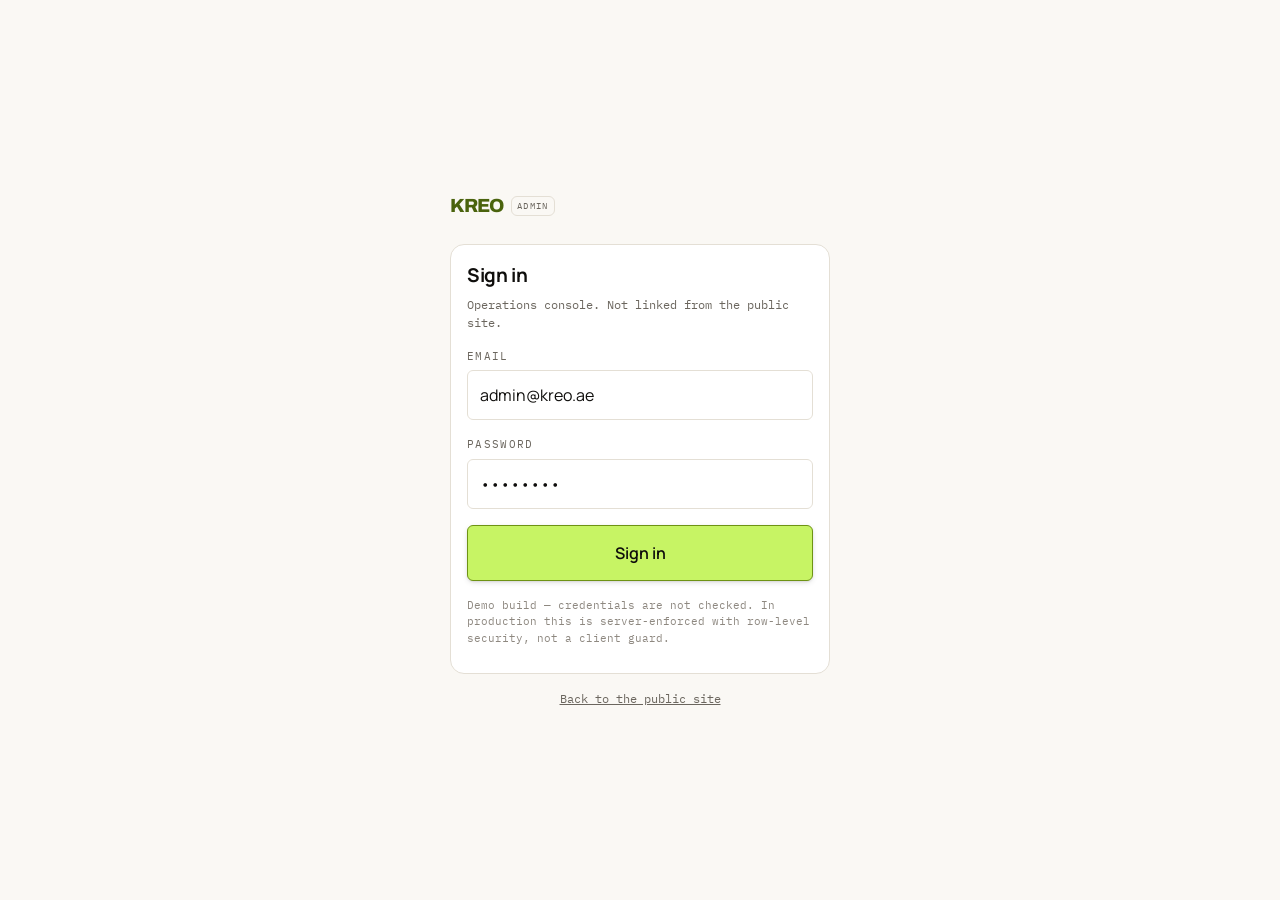
==== admin.html @ 8797568d "Add files via upload" ====
<!DOCTYPE html>
<html lang="en">
<head>
<meta charset="utf-8">
<meta name="viewport" content="width=device-width,initial-scale=1">
<title>KREO Admin</title>
<meta name="robots" content="noindex, nofollow">
<meta name="theme-color" content="#FAF8F4">
<link rel="preconnect" href="https://fonts.googleapis.com">
<link rel="preconnect" href="https://fonts.gstatic.com" crossorigin>
<link href="https://fonts.googleapis.com/css2?family=Archivo:wght@400;500;600;700;800;900&family=Manrope:wght@400;500;600;700;800&family=Inter:wght@400;500;600;700;800&family=IBM+Plex+Mono:wght@400;500&display=swap" rel="stylesheet">
<style>

/* ============================================================
   QUEST — tokens
   Palette + type taken from the brief's colour scheme board.
   Orange is a signal colour: graphics and large type only.
   ============================================================ */
:root{
  --ink:#0F0E0C; --ink-2:#2A2723; --paper:#FAF8F4; --surface:#FFF;
  --line:#E4DFD5; --grey:#6B665E; --grey-2:#8E8880;
  /* Signal lime. Luminance .78 — it is a FILL, never text on light.
     --on-brand is the label colour that sits on a lime fill;
     --brand-ink is the readable-as-text role. Both are roles,
     not shades, so dark mode can invert them independently. */
  --brand:#C7F464;      /* fill · ink label reads 15.21 on it */
  --on-brand:#0F0E0C;   /* label colour ON a brand fill */
  --brand-ink:#4A630D;  /* 6.42 on paper — lime as readable text */
  --brand-soft:#F4FBDE; --brand-edge:#6E9314; --live:#C0180A; --good:#0E7A4F;
  /* Hero sits on lime in both themes, so its text colours are fixed
     rather than theme-derived — cream ink on lime would vanish. */
  --hero-ink:#14401F; --hero-accent:#0A2A12; --hero-btn:#14401F;
  --close-end:#D9F58C; --close-sub:#3F5F45;
  --trail-c:#6E9314;

  --f-display:'Heading Now','Archivo',system-ui,sans-serif;
  --f:'TT Norms Pro','Manrope','Inter',system-ui,-apple-system,sans-serif;
  --m:'IBM Plex Mono',ui-monospace,monospace;

  --t-2xs:11px; --t-xs:12px; --t-sm:14px; --t-base:16px;
  --t-lg:19px; --t-xl:23px; --t-2xl:30px; --t-3xl:42px; --t-4xl:56px;

  --s1:4px; --s2:8px; --s3:12px; --s4:16px; --s5:24px;
  --s6:32px; --s7:48px; --s8:64px;

  --r1:6px; --r2:14px; --r3:20px; --pill:999px;
  --sh:0 1px 2px rgba(15,14,12,.05),0 10px 30px -18px rgba(15,14,12,.25);
  /* Button lift. Four values, scaled to weight: a quiet button that
     casts the same shadow as a primary is no longer quiet. */
  --btn-sh:0 1px 2px rgba(15,14,12,.08),0 2px 6px -1px rgba(15,14,12,.14);
  --btn-sh-h:0 2px 4px rgba(15,14,12,.10),0 8px 18px -4px rgba(15,14,12,.22);
  --btn-sh-a:0 1px 1px rgba(15,14,12,.14);
  --btn-sh-soft:0 1px 2px rgba(15,14,12,.06);
  --scrim:rgba(250,248,244,.88);   /* sticky bars */
  --scrim-2:rgba(255,255,255,.94);
  --on-media:#FAF8F4;              /* text over photos — never flips */
  --ok-bg:#F2FAF6;
  --ez:cubic-bezier(.2,.7,.3,1);
}

/* Dark. ink/paper are a *pair* — flipping both keeps every
   ink-on-paper component correct without touching a component.
   brand-ink lightens: it is the readable-brand role, not a hue. */
[data-theme=dark]{
  --ink:#F4F1EB; --ink-2:#DCD6CB; --paper:#0D0C0B; --surface:#171614;
  --line:#2E2B26; --grey:#9C968C; --grey-2:#8E887C;
  --trail-c:#C7F464;
  --close-end:#AFDD5C; --close-sub:#2F4A18;
  --brand:#C7F464; --on-brand:#0F0E0C; --brand-ink:#C7F464;
  --brand-soft:#242D12; --brand-edge:#C7F464;
  --live:#FF4B33; --good:#3FBF87;
  --sh:0 1px 2px rgba(0,0,0,.4),0 10px 30px -18px rgba(0,0,0,.8);
  /* On near-black a cast shadow is invisible, so depth comes from a
     rim highlight above plus a deeper shadow below. */
  --btn-sh:0 1px 0 rgba(255,255,255,.08) inset,0 2px 8px -2px rgba(0,0,0,.75);
  --btn-sh-h:0 1px 0 rgba(255,255,255,.12) inset,0 10px 22px -6px rgba(0,0,0,.9);
  --btn-sh-a:0 1px 2px rgba(0,0,0,.6);
  --btn-sh-soft:0 1px 4px -1px rgba(0,0,0,.6);
  --scrim:rgba(13,12,11,.85); --scrim-2:rgba(23,22,20,.94);
  --ok-bg:#12241B;
}
[data-theme=dark] .story__img,[data-theme=dark] .face{border-color:var(--surface)}
[data-theme=dark] .btn[data-v=primary]:hover{background:#D6FA84;box-shadow:var(--btn-sh-h)}
[data-theme=dark] img{filter:brightness(.94)}
[data-theme=dark] .qr,[data-theme=dark] .qr i{filter:none}

*,*::before,*::after{box-sizing:border-box}
html{-webkit-text-size-adjust:100%;overflow-x:hidden}
body{
  margin:0;background:var(--paper);color:var(--ink);
  font-family:var(--f);font-size:var(--t-base);line-height:1.5;
  -webkit-font-smoothing:antialiased;
  padding-bottom:env(safe-area-inset-bottom);
}
img{display:block;max-width:100%}
button{font:inherit;color:inherit;background:none;border:0}
a{color:inherit;text-decoration:none}
input,select,textarea{font:inherit;color:inherit}
:where(a,button,input,select,textarea,[tabindex]):focus-visible{
  outline:2px solid var(--brand-ink);outline-offset:2px;border-radius:var(--r1)}
@media(prefers-reduced-motion:reduce){*,*::before,*::after{animation:none!important;transition:none!important}}

/* --- type ---------------------------------------------------- */
.d1{font-size:var(--t-4xl);font-weight:800;line-height:.92;letter-spacing:-.045em;margin:0}
.d2{font-size:var(--t-3xl);font-weight:800;line-height:.96;letter-spacing:-.04em;margin:0}
.h1{font-size:var(--t-2xl);font-weight:800;line-height:1.05;letter-spacing:-.035em;margin:0}
.h2{font-size:var(--t-xl);font-weight:700;line-height:1.15;letter-spacing:-.03em;margin:0}
.h3{font-size:var(--t-lg);font-weight:700;line-height:1.2;letter-spacing:-.02em;margin:0}
.body{font-size:var(--t-base);color:var(--grey);margin:0}
.meta{font-family:var(--m);font-size:var(--t-xs);color:var(--grey);margin:0}
.eyebrow{font-family:var(--m);font-size:var(--t-2xs);text-transform:uppercase;
  letter-spacing:.14em;color:var(--grey);margin:0}
.price{font-family:var(--m);font-size:var(--t-sm);font-weight:500;color:var(--brand-ink)}
.price[data-free=true]{color:var(--grey)}
.muted{color:var(--grey)}

/* --- buttons -------------------------------------------------- */
.btn{display:inline-flex;align-items:center;justify-content:center;gap:var(--s2);
  padding:11px var(--s4);border:1px solid transparent;border-radius:var(--r1);
  font-size:var(--t-sm);font-weight:600;cursor:pointer;
  transition:transform .12s var(--ez),background-color .15s var(--ez),
             color .15s var(--ez),box-shadow .15s var(--ez)}
/* Pressing flattens the shadow as the button travels down. Without
   it the lift reads as a sticker rather than a control. */
.btn:active{transform:translateY(1px) scale(.99);box-shadow:var(--btn-sh-a)}
/* Lime on cream has no visible edge (1.20:1). The border supplies
   the component boundary WCAG 1.4.11 requires; dark mode does not
   need it, where lime reads 15.40:1 against the page. */
.btn[data-v=primary]{background:var(--brand);color:var(--on-brand);
  border-color:var(--brand-edge);box-shadow:var(--btn-sh)}
.btn[data-v=primary]:hover{background:#B4E24A;box-shadow:var(--btn-sh-h)}
.btn[data-v=ink]{background:var(--ink);color:var(--paper);box-shadow:var(--btn-sh)}
.btn[data-v=ink]:hover{background:var(--ink-2);box-shadow:var(--btn-sh-h)}
.btn[data-v=outline]{border-color:var(--ink);box-shadow:var(--btn-sh-soft)}
.btn[data-v=outline]:hover{background:var(--ink);color:var(--paper);box-shadow:var(--btn-sh-h)}
/* quiet stays flat until touched — that is what makes it quiet */
.btn[data-v=quiet]{color:var(--grey)}
.btn[data-v=quiet]:hover{color:var(--ink);background:var(--brand-soft);box-shadow:var(--btn-sh-soft)}
.btn[data-size=lg]{padding:15px var(--s5);font-size:var(--t-base);width:100%}
.btn[disabled]{opacity:.4;cursor:not-allowed;box-shadow:none}
.btn[disabled]:hover{box-shadow:none}
.btn-row{display:flex;gap:var(--s2);flex-wrap:wrap}

/* --- chips / tags --------------------------------------------- */
.chip{display:inline-flex;align-items:center;gap:6px;padding:7px var(--s3);min-height:44px;
  border:1px solid var(--line);border-radius:var(--pill);background:var(--surface);
  font-family:var(--m);font-size:var(--t-xs);cursor:pointer;white-space:nowrap;
  transition:background-color .15s var(--ez),border-color .15s var(--ez)}
.chip:hover{border-color:var(--ink)}
.chip[aria-pressed=true]{background:var(--brand);border-color:var(--brand-edge);color:var(--on-brand)}
.tag{display:inline-block;padding:3px 7px;font-family:var(--m);font-size:var(--t-2xs);
  text-transform:uppercase;letter-spacing:.1em;border:1px solid var(--ink);border-radius:var(--r1)}
.tag[data-t=ink]{background:var(--ink);color:var(--paper)}
.tag[data-t=brand]{background:var(--brand);color:var(--on-brand);border-color:var(--brand-edge)}
.tag[data-t=soft]{background:var(--brand-soft);color:var(--brand-ink);border-color:transparent}
.tag[data-t=line]{background:transparent;color:var(--grey);border-color:var(--line)}

.live{display:inline-flex;align-items:center;gap:6px;font-family:var(--m);
  font-size:var(--t-2xs);text-transform:uppercase;letter-spacing:.12em;color:var(--live)}
.live::before{content:'';width:7px;height:7px;border-radius:50%;background:var(--live);
  animation:pulse 1.8s infinite}
@keyframes pulse{0%{box-shadow:0 0 0 0 rgba(224,27,0,.5)}
  70%{box-shadow:0 0 0 7px rgba(224,27,0,0)}100%{box-shadow:0 0 0 0 rgba(224,27,0,0)}}

/* --- avatar / mark -------------------------------------------- */
.mark{display:grid;place-items:center;flex:none;width:28px;height:28px;border-radius:var(--r1);
  background:var(--ink);color:var(--paper);font-family:var(--m);font-size:var(--t-2xs)}
.mark[data-size=lg]{width:52px;height:52px;font-size:var(--t-sm);border-radius:var(--r2)}

/* --- social proof --------------------------------------------- */
.going{display:flex;align-items:center;gap:var(--s2)}
.going__stack{display:flex}
.face{width:24px;height:24px;border-radius:50%;flex:none;border:2px solid var(--surface);
  display:grid;place-items:center;background:var(--ink-2);color:var(--paper);
  font-family:var(--m);font-size:9px}
.face+.face{margin-left:-8px}
.going__n{font-family:var(--m);font-size:var(--t-xs);color:var(--grey)}
.going__n b{color:var(--ink);font-weight:600}

/* --- save ------------------------------------------------------ */
.save{position:absolute;top:var(--s3);right:var(--s3);z-index:2;width:44px;height:44px;
  display:grid;place-items:center;cursor:pointer;background:none;
  transition:transform .18s var(--ez)}
.save:hover svg{transform:scale(1.12)}
.save:active{transform:scale(.86)}

/* SVG rather than the heart glyphs: outline and filled hearts sit
   on different baselines in most system fonts, so the icon jumped
   on toggle. One path, fill swaps. */
.save svg{width:23px;height:23px;display:block;overflow:visible}
.save svg{filter:drop-shadow(0 1px 2px rgba(15,14,12,.55))
                 drop-shadow(0 0 6px rgba(15,14,12,.45));
  transition:transform .18s var(--ez)}
.save svg path{
  fill:rgba(15,14,12,.28);stroke:#fff;stroke-width:2;stroke-linejoin:round;
  transition:fill .2s var(--ez),stroke .2s var(--ez)}
.save[aria-pressed=true] svg path{fill:var(--brand);stroke:#fff}

/* The fill pops once on save. Confirmation you can feel. */
@keyframes savepop{
  0%{transform:scale(1)} 40%{transform:scale(1.28)} 100%{transform:scale(1)}
}
.save[aria-pressed=true] svg{animation:savepop .32s var(--ez)}
@media(prefers-reduced-motion:reduce){.save[aria-pressed=true] svg{animation:none}}

/* --- category tiles: label + live count (counts are information,
       circles were decoration) --------------------------------- */
.cat{display:flex;align-items:center;gap:var(--s3);flex:none;
  padding:var(--s3);width:186px;background:var(--surface);
  border:1px solid var(--line);border-radius:var(--r2);cursor:pointer;text-align:left;
  transition:border-color .15s var(--ez),transform .15s var(--ez)}
.cat:hover{border-color:var(--ink);transform:translateY(-2px)}
.cat__i{width:40px;height:40px;border-radius:var(--r1);object-fit:cover;flex:none}
.cat__l{font-weight:600;font-size:var(--t-sm);line-height:1.2}
.cat__n{font-family:var(--m);font-size:var(--t-2xs);color:var(--grey)}
.cat[aria-pressed=true]{border-color:var(--brand-edge);background:var(--brand-soft)}
.cat[aria-pressed=true] .cat__n{color:var(--brand-ink)}
.cat-grid{display:grid;gap:var(--s3);grid-template-columns:repeat(auto-fill,minmax(186px,1fr))}
.cat-grid .cat{width:auto}

/* --- follow card (Luma's "Featured Calendars") ---------------- */
.follow{display:flex;align-items:center;gap:var(--s3);padding:var(--s4);
  background:var(--surface);border:1px solid var(--line);border-radius:var(--r2)}
.follow__b{flex:1;min-width:0}
.follow__b p{margin:0}
.follow__d{font-size:var(--t-sm);color:var(--grey);
  display:-webkit-box;-webkit-line-clamp:2;-webkit-box-orient:vertical;overflow:hidden}

/* --- city header --------------------------------------------- */
.city{display:flex;align-items:center;gap:var(--s4);flex-wrap:wrap}
.city__i{width:64px;height:64px;border-radius:var(--r2);object-fit:cover;flex:none}

/* --- date rail  (signature) ------------------------------------ */
.rail{display:grid;grid-template-columns:92px 1fr;gap:var(--s5)}
.rail+.rail{margin-top:var(--s6)}
.rail__d{position:relative;padding-top:2px}
.rail__n{font-size:44px;font-weight:800;line-height:.85;letter-spacing:-.05em}
.rail__m,.rail__w{font-family:var(--m);font-size:var(--t-2xs);text-transform:uppercase;
  letter-spacing:.16em;color:var(--grey);margin-top:5px}
.rail__w{color:var(--brand-ink);margin-top:2px}
.rail__d[data-today=true] .rail__n{color:var(--brand-ink)}
.rail__list{display:grid;gap:var(--s3);border-left:1px solid var(--line);padding-left:var(--s5)}
@media(max-width:720px){
  .rail{grid-template-columns:1fr;gap:var(--s3)}
  .rail__d{display:flex;align-items:baseline;gap:var(--s3)}
  .rail__n{font-size:30px}.rail__m,.rail__w{margin-top:0}
  .rail__list{border-left:0;padding-left:0}
}

/* --- card ------------------------------------------------------ */
.card{position:relative;display:block;background:var(--surface);border:1px solid var(--line);
  border-radius:var(--r2);overflow:hidden;cursor:pointer;
  transition:border-color .15s var(--ez),transform .15s var(--ez),box-shadow .2s var(--ez)}
.card:hover{border-color:var(--ink);transform:translateY(-2px);box-shadow:var(--sh)}
.card:active{transform:scale(.99)}
.card__b{min-width:0}
.card__tags{display:flex;gap:6px;margin-bottom:var(--s2);flex-wrap:wrap;align-items:center}
.card__f{display:flex;align-items:center;gap:var(--s2);margin-top:var(--s3);min-width:0}
.card__f .meta{overflow:hidden;text-overflow:ellipsis;white-space:nowrap;min-width:0}
.card__f .price{flex:none}
.card__t{margin:0 0 var(--s2)}
.card__when{margin:0 0 2px}
.card__where{margin:0;overflow:hidden;text-overflow:ellipsis;white-space:nowrap}
/* status left, price right — price never gets squeezed by a long
   status label, because it is the number people scan for */
.card__s{display:flex;align-items:center;gap:var(--s2);margin-top:var(--s3);min-width:0}
.card__s .price,.card__s .price-gate{margin-left:auto;flex:none}
/* Reads as a deliberate lock, not as a loading state */
.price-gate{display:inline-flex;align-items:center;gap:6px;flex:none;
  font-family:var(--m);font-size:var(--t-xs);color:var(--grey-2)}
.price-gate b{font-weight:600;color:var(--brand-ink);
  text-decoration:underline;text-underline-offset:2px}
.price-gate span[aria-hidden]{letter-spacing:-1px;font-size:9px;opacity:.6}
.card__s .tag,.card__s .live{flex:none}

.card[data-v=row]{display:grid;grid-template-columns:1fr 108px;gap:var(--s4);padding:var(--s4);align-items:start}
.card[data-v=row] .card__img{width:108px;height:108px;border-radius:var(--r1);object-fit:cover}
@media(max-width:560px){
  .card[data-v=row]{grid-template-columns:1fr 84px;gap:var(--s3);padding:var(--s3)}
  .card[data-v=row] .card__img{width:84px;height:84px}
}
.card[data-v=tile] .card__img{width:100%;aspect-ratio:4/3;object-fit:cover}
.card[data-v=tile] .card__b{padding:var(--s4)}
.card[data-v=hero]{border:0;min-height:360px;display:flex;align-items:flex-end}
.card[data-v=hero] .card__img{position:absolute;inset:0;width:100%;height:100%;object-fit:cover}
.card[data-v=hero]::after{content:'';position:absolute;inset:0;
  background:linear-gradient(to top,rgba(15,14,12,.9) 0%,rgba(15,14,12,.35) 48%,transparent 78%)}
.card[data-v=hero] .card__b{position:relative;z-index:1;padding:var(--s5);color:var(--on-media);width:100%}
.card[data-v=hero] .meta,.card[data-v=hero] .going__n{color:rgba(250,248,244,.75)}
.card[data-v=hero] .h1{color:var(--on-media)}
.card[data-v=hero] .going__n b{color:var(--on-media)}
.card[data-v=hero] .face{border-color:rgba(15,14,12,.85);background:#3A352E;color:var(--on-media)}
.card[data-state=soldout] .card__img{filter:grayscale(1);opacity:.55}

/* --- forms ----------------------------------------------------- */
.field{display:grid;gap:6px;margin-bottom:var(--s4)}
.label{font-family:var(--m);font-size:var(--t-2xs);text-transform:uppercase;
  letter-spacing:.12em;color:var(--grey)}
.input{width:100%;padding:12px var(--s3);background:var(--surface);
  border:1px solid var(--line);border-radius:var(--r1);font-size:var(--t-base)}
.input:focus{border-color:var(--ink);outline:none}
.input::placeholder{color:var(--grey-2)}
textarea.input{min-height:96px;resize:vertical}
.hint{font-family:var(--m);font-size:var(--t-2xs);color:var(--grey-2)}
.two{display:grid;grid-template-columns:1fr 1fr;gap:var(--s3)}
@media(max-width:520px){.two{grid-template-columns:1fr}}

.toggle{display:flex;align-items:center;gap:var(--s3);cursor:pointer;
  padding:var(--s3) 0;border-bottom:1px solid var(--line)}
.toggle input{position:absolute;opacity:0;width:0;height:0}
.track{width:42px;height:24px;border-radius:var(--pill);background:var(--line);
  position:relative;transition:background-color .18s var(--ez);flex:none}
.track::after{content:'';position:absolute;top:3px;left:3px;width:18px;height:18px;
  border-radius:50%;background:#fff;transition:transform .18s var(--ez)}
.toggle input:checked+.track{background:var(--brand-edge)}
.toggle input:checked+.track::after{transform:translateX(18px)}
.toggle input:focus-visible+.track{outline:2px solid var(--brand-ink);outline-offset:2px}

.stepper{display:inline-flex;align-items:center;border:1px solid var(--line);border-radius:var(--r1)}
.stepper button{width:46px;height:46px;font-size:19px;cursor:pointer}
.stepper button:hover{background:var(--brand-soft)}
.stepper span{min-width:44px;text-align:center;font-family:var(--m);font-weight:500}

/* --- ticket ---------------------------------------------------- */
.ticket{background:var(--surface);border:1px solid var(--line);border-radius:var(--r2);overflow:hidden}
.ticket__top{padding:var(--s5);display:grid;justify-items:center;gap:var(--s4);text-align:center}
/* QR stays light in both themes — inverted codes fail most scanners */
.qr{display:grid;padding:12px;background:#fff;border-radius:var(--r1)}
.qr i{display:block;width:6px;height:6px}
.perf{height:1px;border:0;border-top:2px dashed var(--line);margin:0;position:relative}
.perf::before,.perf::after{content:'';position:absolute;top:-11px;width:22px;height:22px;
  border-radius:50%;background:var(--paper)}
.perf::before{left:-11px}.perf::after{right:-11px}
.ticket__bot{padding:var(--s4) var(--s5);display:grid;gap:var(--s2)}
.kv{display:flex;justify-content:space-between;gap:var(--s4);font-size:var(--t-sm)}
.kv dt{color:var(--grey)}
.kv dd{margin:0;font-family:var(--m);text-align:right;min-width:0;overflow-wrap:anywhere}
.kv dt{flex:none}

/* --- misc ------------------------------------------------------ */
.panel{background:var(--surface);border:1px solid var(--line);border-radius:var(--r2);padding:var(--s5)}
.ink-panel{background:var(--ink);color:var(--paper);border-radius:var(--r2);padding:var(--s5)}
.ink-panel .meta,.ink-panel .body{color:rgba(250,248,244,.66)}
.empty{text-align:center;padding:var(--s8) var(--s5);border:1px dashed var(--line);
  border-radius:var(--r2);background:var(--surface)}
.empty__m{font-size:var(--t-3xl);font-weight:800;color:var(--brand-ink);line-height:1;letter-spacing:-.04em}
.roster{display:grid;gap:var(--s2)}
.roster__r{display:grid;grid-template-columns:36px 1fr auto;gap:var(--s3);align-items:center;
  padding:var(--s3);background:var(--surface);border:1px solid var(--line);border-radius:var(--r1)}
.roster__r[data-in=true]{border-color:var(--good);background:var(--ok-bg)}
.stat{display:grid;gap:2px}
.stat b{font-size:var(--t-2xl);font-weight:800;letter-spacing:-.03em;line-height:1}
.stats{display:grid;grid-template-columns:repeat(auto-fit,minmax(110px,1fr));gap:var(--s4)}
.tabs{display:flex;gap:var(--s1);background:var(--surface);border:1px solid var(--line);
  border-radius:var(--pill);padding:var(--s1);width:fit-content}
.tabs button{padding:8px var(--s4);border-radius:var(--pill);font-size:var(--t-sm);
  font-weight:600;color:var(--grey);cursor:pointer}
.tabs button[aria-selected=true]{background:var(--ink);color:var(--paper)}
.plan{display:grid;gap:var(--s3);padding:var(--s5);border-radius:var(--r2);
  border:1px solid var(--line);background:var(--surface)}
.plan[data-hot=true]{border-color:var(--brand-edge);border-width:2px}
.plan ul{margin:0;padding-left:var(--s4);display:grid;gap:var(--s2);
  font-size:var(--t-sm);color:var(--grey)}
.note{background:var(--brand-soft);border-radius:var(--r1);padding:var(--s3);
  font-size:var(--t-sm);color:var(--brand-ink)}

/* --- shell ----------------------------------------------------- */
.wrap{max-width:940px;margin:0 auto;padding:0 var(--s5)}
.grid{display:grid;gap:var(--s4);grid-template-columns:repeat(auto-fill,minmax(230px,1fr))}
.stack{display:grid;gap:var(--s3)}
.scroll-x{display:flex;gap:var(--s3);overflow-x:auto;padding-bottom:var(--s2);
  scrollbar-width:thin;-webkit-overflow-scrolling:touch}
.sec{padding:var(--s6) 0}
.sec__h{display:flex;align-items:baseline;justify-content:space-between;gap:var(--s3);
  margin-bottom:var(--s4);flex-wrap:wrap}
.hr{height:1px;background:var(--line);border:0;margin:var(--s6) 0}

.top{position:sticky;top:0;z-index:20;display:flex;align-items:center;gap:var(--s4);
  justify-content:space-between;padding:var(--s3) var(--s5);
  background:var(--scrim);backdrop-filter:blur(12px);border-bottom:1px solid var(--line)}
.brand{font-size:var(--t-xl);font-weight:800;letter-spacing:-.05em;color:var(--brand-ink)}
.top__nav{display:flex;gap:var(--s5)}
.top__nav a{font-family:var(--m);font-size:var(--t-xs);text-transform:uppercase;
  letter-spacing:.1em;color:var(--grey);padding-bottom:2px;border-bottom:1px solid transparent}
.top__nav a:hover{color:var(--ink)}
.top__nav a[aria-current=page]{color:var(--ink);border-bottom-color:var(--brand)}
/* The top bar is now the only navigation, so it scrolls
   horizontally on narrow screens rather than disappearing. */
@media(max-width:720px){
  .top__nav{gap:var(--s4);overflow-x:auto;scrollbar-width:none;
    -webkit-overflow-scrolling:touch;flex:1;min-width:0}
  .top__nav::-webkit-scrollbar{display:none}
  .top__nav a{white-space:nowrap;padding-bottom:4px}
  .top{gap:var(--s3);padding:var(--s3) var(--s4)}
  .brand{font-size:var(--t-lg)}
}
@media(max-width:520px){
  .top .btn[data-v=ink]{padding:9px var(--s3);font-size:var(--t-2xs)}
  .theme{width:36px;height:36px}
}
/* At 320px the nav strip is left with ~40px. The wordmark is the
   least useful thing in the bar once you are inside the app. */
@media(max-width:340px){
  .brand{font-size:0}
  .brand::after{content:'K';font-size:var(--t-lg)}
  .top{gap:var(--s2);padding:var(--s3) var(--s3)}
  .theme{width:32px;height:32px}
}

.bar{position:fixed;left:0;right:0;bottom:0;z-index:25;
  display:flex;align-items:center;gap:var(--s4);padding:var(--s3) var(--s5);
  background:var(--scrim-2);backdrop-filter:blur(12px);border-top:1px solid var(--line)}
.bar .btn{flex:none;min-width:150px}

.theme{width:40px;height:40px;display:grid;place-items:center;border-radius:var(--r1);
  border:1px solid var(--line);cursor:pointer;font-size:15px;flex:none;
  transition:background-color .15s var(--ez),border-color .15s var(--ez)}
.theme:hover{border-color:var(--ink);background:var(--brand-soft)}
#searchbtn svg{width:17px;height:17px;fill:none;stroke:currentColor;
  stroke-width:2;stroke-linecap:round}
/* current page: the icon fills so you can tell you are already there */
#searchbtn[aria-current=page]{background:var(--brand);border-color:var(--brand-edge);
  color:var(--on-brand)}

.back{display:inline-flex;align-items:center;gap:6px;font-family:var(--m);
  font-size:var(--t-xs);color:var(--grey);padding:var(--s4) var(--s2) var(--s4) 0;
  min-height:44px;cursor:pointer}
.back:hover{color:var(--ink)}

.cover{width:100%;aspect-ratio:16/10;object-fit:cover;border-radius:var(--r2)}
@media(max-width:560px){.cover{aspect-ratio:4/3}}


/* ============================================================
   ADMIN CONSOLE
   A control surface, not a shop window. Dense rows, one accent,
   no motion. Tokens are shared with the public site so the two
   cannot drift, but every proportion here is tighter.
   ============================================================ */
body{padding-bottom:0;font-size:var(--t-sm)}

/* --- app frame: fixed sidebar, scrolling main ---------------- */
.ap{display:grid;grid-template-columns:236px 1fr;min-height:100vh}
.side{position:sticky;top:0;height:100vh;overflow-y:auto;
  background:var(--surface);border-right:1px solid var(--line);
  display:grid;grid-template-rows:auto 1fr auto;scrollbar-width:thin}
.side__b{padding:var(--s4) var(--s4) var(--s3);display:flex;align-items:center;gap:8px}
.side__b b{font-family:var(--f-display);font-size:var(--t-lg);font-weight:800;letter-spacing:-.05em;color:var(--brand-ink)}
.side__b em{font-style:normal;font-family:var(--m);font-size:9px;letter-spacing:.14em;
  text-transform:uppercase;color:var(--grey);border:1px solid var(--line);
  padding:2px 5px;border-radius:var(--r1)}
.side__n{padding:0 var(--s2);display:grid;gap:1px;align-content:start}
.side__g{font-family:var(--m);font-size:9px;text-transform:uppercase;letter-spacing:.12em;
  color:var(--grey-2);padding:var(--s4) var(--s3) 6px}
.side a{display:flex;align-items:center;gap:10px;padding:8px var(--s3);border-radius:var(--r1);
  color:var(--grey);font-size:var(--t-sm);transition:background-color .1s var(--ez)}
.side a:hover{background:var(--brand-soft);color:var(--brand-ink)}
.side a[aria-current=page]{background:var(--ink);color:var(--paper);font-weight:600}
.side a i{font-style:normal;width:16px;text-align:center;font-size:13px;opacity:.85}
.side a u{margin-left:auto;text-decoration:none;font-family:var(--m);font-size:9px;
  padding:1px 6px;border-radius:var(--pill);background:var(--live);color:#fff}
.side a[aria-current=page] u{background:var(--paper);color:var(--ink)}
.side__f{padding:var(--s3) var(--s4);border-top:1px solid var(--line);display:grid;gap:6px}
.side__f a{padding:6px var(--s2);font-size:var(--t-xs)}

.main{min-width:0;display:flex;flex-direction:column}
.top2{position:sticky;top:0;z-index:20;display:flex;align-items:center;gap:var(--s3);
  padding:var(--s3) var(--s5);background:var(--scrim);backdrop-filter:blur(10px);
  border-bottom:1px solid var(--line)}
.crumb{font-family:var(--m);font-size:var(--t-2xs);color:var(--grey);letter-spacing:.06em}
.crumb b{color:var(--ink);font-weight:600}
.gsearch{flex:1;max-width:420px;position:relative}
.gsearch input{width:100%;padding:8px 12px 8px 32px;border:1px solid var(--line);
  border-radius:var(--r1);background:var(--surface);font-size:var(--t-sm)}
.gsearch svg{position:absolute;left:10px;top:9px;width:15px;height:15px;
  fill:none;stroke:var(--grey-2);stroke-width:2}
.gsearch kbd{position:absolute;right:8px;top:8px;font-family:var(--m);font-size:9px;
  color:var(--grey-2);border:1px solid var(--line);border-radius:3px;padding:2px 5px}
.top2__r{margin-left:auto;display:flex;align-items:center;gap:var(--s2)}

.page{padding:var(--s5);display:grid;gap:var(--s4);align-content:start;flex:1}
@media(max-width:1000px){
  .ap{grid-template-columns:1fr}
  .side{position:static;height:auto;grid-template-rows:auto auto auto}
  .side__n{grid-auto-flow:column;overflow-x:auto;scrollbar-width:none}
  .side__n::-webkit-scrollbar{display:none}
  .side__g,.side__f{display:none}
  .side a{white-space:nowrap}
  .page{padding:var(--s4)}
  .gsearch kbd{display:none}
}

/* --- page header --------------------------------------------- */
.ph{display:flex;align-items:flex-start;justify-content:space-between;gap:var(--s4);
  flex-wrap:wrap}
.ph h1{font-family:var(--f-display);font-size:var(--t-2xl);font-weight:800;letter-spacing:-.035em;margin:0}
.ph p{margin:3px 0 0;font-size:var(--t-sm);color:var(--grey)}

/* --- metric strip -------------------------------------------- */
.mets{display:grid;grid-template-columns:repeat(auto-fit,minmax(150px,1fr));gap:var(--s3)}
.met{padding:var(--s4);border:1px solid var(--line);border-radius:var(--r2);
  background:var(--surface)}
.met b{display:block;font-family:var(--f-display);font-size:26px;font-weight:800;letter-spacing:-.03em;line-height:1.05}
.met span{font-family:var(--m);font-size:9px;text-transform:uppercase;letter-spacing:.1em;
  color:var(--grey);display:block;margin-top:3px}
.met i{font-style:normal;font-family:var(--m);font-size:var(--t-2xs);display:block;margin-top:6px}
.met i[data-d=up]{color:var(--good)}
.met i[data-d=down]{color:var(--live)}
.met i[data-d=flat]{color:var(--grey-2)}

/* --- card ---------------------------------------------------- */
.cd{background:var(--surface);border:1px solid var(--line);border-radius:var(--r2);
  overflow:hidden}
.cd__h{display:flex;align-items:center;gap:var(--s3);padding:var(--s3) var(--s4);
  border-bottom:1px solid var(--line);flex-wrap:wrap}
.cd__h h2{font-size:var(--t-base);font-weight:700;letter-spacing:-.01em;margin:0}
.cd__h .meta{margin:0}
.cd__h>.btn-row{margin-left:auto}
.cd__b{padding:var(--s4)}
.cd__b--flush{padding:0}
.cd__f{padding:var(--s3) var(--s4);border-top:1px solid var(--line);
  display:flex;align-items:center;gap:var(--s3);flex-wrap:wrap}

/* --- toolbar (filters above a table) ------------------------- */
.tb{display:flex;align-items:center;gap:var(--s2);padding:var(--s3) var(--s4);
  border-bottom:1px solid var(--line);flex-wrap:wrap}
.tb input,.tb select{padding:7px 10px;border:1px solid var(--line);border-radius:var(--r1);
  background:var(--surface);font-size:var(--t-sm)}
.tb input[type=search]{min-width:180px}
.tb__r{margin-left:auto;display:flex;align-items:center;gap:var(--s2)}
.seg2{display:flex;border:1px solid var(--line);border-radius:var(--r1);overflow:hidden}
.seg2 button{padding:7px 12px;font-size:var(--t-xs);font-weight:600;color:var(--grey);
  cursor:pointer;border-right:1px solid var(--line)}
.seg2 button:last-child{border-right:0}
.seg2 button[aria-pressed=true]{background:var(--ink);color:var(--paper)}

.views{display:flex;align-items:center;gap:6px;flex-wrap:wrap;
  padding:8px var(--s4);border-bottom:1px solid var(--line);background:var(--paper)}
.vchip{display:inline-flex;align-items:center;border:1px solid var(--line);
  border-radius:var(--pill);background:var(--surface);overflow:hidden}
.vchip button{padding:4px 10px;font-size:var(--t-xs);font-weight:600;cursor:pointer;
  color:var(--ink)}
.vchip button:first-child:hover{background:var(--brand-soft);color:var(--brand-ink)}
.vchip button:last-child{padding:4px 8px 4px 4px;color:var(--grey-2);font-size:13px}
.vchip button:last-child:hover{color:var(--live)}

/* --- data table ---------------------------------------------- */
.tw{overflow-x:auto}
table.dt{width:100%;border-collapse:collapse;font-size:var(--t-sm)}
.dt th{text-align:left;font-family:var(--m);font-size:9px;text-transform:uppercase;
  letter-spacing:.1em;color:var(--grey);font-weight:500;padding:10px var(--s4);
  border-bottom:1px solid var(--line);white-space:nowrap;background:var(--surface);
  position:sticky;top:0;z-index:2}
.dt th[data-sort]{cursor:pointer;user-select:none}
.dt th[data-sort]:hover{color:var(--ink)}
.dt th[aria-sort] span{color:var(--brand-ink)}
.dt td{padding:11px var(--s4);border-bottom:1px solid var(--line);vertical-align:middle}
.dt tr:last-child td{border-bottom:0}
.dt tbody tr{transition:background-color .1s var(--ez)}
.dt tbody tr:hover{background:var(--brand-soft)}
.dt tbody tr[data-sel=true]{background:var(--brand-soft)}
.dt td.num{font-family:var(--m);text-align:right;white-space:nowrap}
.dt td.act{text-align:right;white-space:nowrap}
.dt .ttl{font-weight:600;letter-spacing:-.01em}
.dt .sub{font-family:var(--m);font-size:var(--t-2xs);color:var(--grey);margin-top:2px}
.dt input[type=checkbox]{width:15px;height:15px;accent-color:var(--brand-edge);cursor:pointer}
.dt .cell{display:flex;align-items:center;gap:10px;min-width:0}
.dt .thumb{width:34px;height:34px;border-radius:var(--r1);object-fit:cover;flex:none;
  border:1px solid var(--line)}

/* --- status pills -------------------------------------------- */
.pill{display:inline-flex;align-items:center;gap:5px;padding:3px 8px;border-radius:var(--pill);
  font-family:var(--m);font-size:9px;letter-spacing:.08em;text-transform:uppercase;
  border:1px solid transparent;white-space:nowrap}
.pill::before{content:'';width:5px;height:5px;border-radius:50%;background:currentColor}
.pill[data-s=live],.pill[data-s=active],.pill[data-s=paid],.pill[data-s=confirmed]
  {background:#EAF7DF;color:#2F6B1F}
.pill[data-s=pending],.pill[data-s=review],.pill[data-s=scheduled]
  {background:var(--brand-soft);color:var(--brand-ink)}
.pill[data-s=draft],.pill[data-s=ended]{background:var(--paper);color:var(--grey);
  border-color:var(--line)}
.pill[data-s=suspended],.pill[data-s=cancelled],.pill[data-s=refunded],.pill[data-s=rejected]
  {background:#FDEBE8;color:#A31708}
[data-theme=dark] .pill[data-s=live],[data-theme=dark] .pill[data-s=active],
[data-theme=dark] .pill[data-s=paid],[data-theme=dark] .pill[data-s=confirmed]
  {background:#16301A;color:#8FD14F}
[data-theme=dark] .pill[data-s=suspended],[data-theme=dark] .pill[data-s=cancelled],
[data-theme=dark] .pill[data-s=refunded],[data-theme=dark] .pill[data-s=rejected]
  {background:#3A1512;color:#FF8A7A}

/* --- bulk action bar ----------------------------------------- */
.bulk{display:flex;align-items:center;gap:var(--s3);padding:10px var(--s4);
  background:var(--ink);color:var(--paper);flex-wrap:wrap}
.bulk b{font-family:var(--m);font-size:var(--t-xs)}
.bulk .btn-row{margin-left:auto}
.bulk .btn[data-v=quiet]{color:rgba(250,248,244,.8)}
.bulk .btn[data-v=quiet]:hover{color:var(--paper);background:rgba(250,248,244,.12)}

/* --- detail drawer ------------------------------------------- */
.dw{position:fixed;inset:0;z-index:80;display:none}
.dw[data-open=true]{display:block}
.dw__s{position:absolute;inset:0;background:rgba(15,14,12,.45);backdrop-filter:blur(2px)}
.dw__p{position:absolute;top:0;right:0;bottom:0;width:min(520px,100%);
  background:var(--paper);border-left:1px solid var(--line);
  box-shadow:-24px 0 60px -24px rgba(15,14,12,.4);
  display:grid;grid-template-rows:auto 1fr auto;animation:slidein .22s var(--ez)}
@keyframes slidein{from{transform:translateX(24px);opacity:0}to{transform:none;opacity:1}}
.dw__h{padding:var(--s4) var(--s5);border-bottom:1px solid var(--line);
  display:flex;align-items:flex-start;gap:var(--s3);background:var(--surface)}
.dw__h h3{margin:0;font-size:var(--t-lg);font-weight:700;letter-spacing:-.02em}
.dw__h .meta{margin:3px 0 0}
.dw__x{margin-left:auto;width:32px;height:32px;border-radius:var(--r1);cursor:pointer;
  display:grid;place-items:center;color:var(--grey);font-size:17px;flex:none}
.dw__x:hover{background:var(--brand-soft);color:var(--brand-ink)}
.dw__b{overflow-y:auto;padding:var(--s5);display:grid;gap:var(--s4);align-content:start}
.dw__f{padding:var(--s4) var(--s5);border-top:1px solid var(--line);background:var(--surface);
  display:flex;gap:var(--s2);flex-wrap:wrap}
.kv2{display:grid;grid-template-columns:120px 1fr;gap:8px var(--s3);font-size:var(--t-sm)}
.kv2 dt{color:var(--grey);font-family:var(--m);font-size:var(--t-2xs);padding-top:2px}
.kv2 dd{margin:0}
@media(prefers-reduced-motion:reduce){.dw__p{animation:none}}

/* --- misc ---------------------------------------------------- */
.tl{display:grid;gap:0}
.tl__r{display:grid;grid-template-columns:112px 1fr auto;gap:var(--s3);padding:9px 0;
  border-bottom:1px solid var(--line);align-items:baseline;font-size:var(--t-sm)}
.tl__r:last-child{border-bottom:0}
.tl__r time{font-family:var(--m);font-size:var(--t-2xs);color:var(--grey-2)}
@media(max-width:560px){.tl__r{grid-template-columns:1fr;gap:2px}}

.bars{display:flex;align-items:flex-end;gap:6px;height:120px;margin-top:var(--s3)}
.bars div{flex:1;display:grid;justify-items:center;gap:6px;align-content:end;height:100%}
.bars i{width:100%;background:var(--brand-soft);border-top:3px solid var(--brand-edge);
  border-radius:3px 3px 0 0;min-height:3px}
.bars span{font-family:var(--m);font-size:9px;color:var(--grey)}

.chips2{display:flex;flex-wrap:wrap;gap:6px}
.chip2{display:inline-flex;align-items:center;gap:6px;padding:5px 10px;border-radius:var(--pill);
  background:var(--brand-soft);color:var(--brand-ink);font-size:var(--t-xs);font-weight:600}
.chip2 button{cursor:pointer;color:inherit;opacity:.55;line-height:1;font-size:13px}
.chip2 button:hover{opacity:1}

.swatch{display:flex;align-items:center;gap:var(--s3);flex-wrap:wrap}
.swatch input[type=color]{width:54px;height:38px;padding:2px;border:1px solid var(--line);
  border-radius:var(--r1);cursor:pointer;background:var(--surface)}
.swatch code{font-family:var(--m);font-size:var(--t-sm)}
/* typeface picker */
/* --- charts: SVG, no library ---------------------------------- */
.ch{display:grid;gap:var(--s3)}
.ch svg{width:100%;height:auto;display:block;overflow:visible}
.ch__area{fill:var(--brand);opacity:.18}
.ch__line{fill:none;stroke:var(--brand-edge);stroke-width:2.5;
  stroke-linejoin:round;stroke-linecap:round}
.ch__dot{fill:var(--surface);stroke:var(--brand-edge);stroke-width:2.5}
.ch__grid{stroke:var(--line);stroke-width:1}
.ch__lab{font-family:var(--m);font-size:9px;fill:var(--grey-2)}
.ch__val{font-family:var(--m);font-size:10px;fill:var(--ink);font-weight:500}

.don{display:flex;align-items:center;gap:var(--s5);flex-wrap:wrap}
.don svg{width:132px;height:132px;flex:none}
.don__k{display:grid;gap:6px;flex:1;min-width:150px}
.don__r{display:flex;align-items:center;gap:8px;font-size:var(--t-xs)}
.don__r i{width:9px;height:9px;border-radius:2px;flex:none}
.don__r b{margin-left:auto;font-family:var(--m);font-weight:500}

.fun{display:grid;gap:6px}
.fun__r{display:grid;grid-template-columns:118px 1fr auto;gap:var(--s3);align-items:center;
  font-size:var(--t-xs)}
.fun__b{height:22px;border-radius:3px;background:var(--brand-soft);
  border-left:3px solid var(--brand-edge);position:relative}
.fun__r b{font-family:var(--m);font-weight:500;white-space:nowrap}
.fun__d{font-family:var(--m);font-size:9px;color:var(--grey-2)}

.rank{display:grid;gap:2px}
.rank__r{display:grid;grid-template-columns:18px 1fr auto;gap:var(--s3);align-items:center;
  padding:7px 0;border-bottom:1px solid var(--line);font-size:var(--t-sm)}
.rank__r:last-child{border-bottom:0}
.rank__r i{font-style:normal;font-family:var(--m);font-size:9px;color:var(--grey-2)}
.rank__r b{font-family:var(--m);font-weight:500}

.two-up{display:grid;grid-template-columns:1fr 1fr;gap:var(--s4)}
@media(max-width:1000px){.two-up{grid-template-columns:1fr}}

/* --- masters -------------------------------------------------- */
.ms{display:grid;grid-template-columns:repeat(auto-fill,minmax(280px,1fr));gap:var(--s3)}
.ms__c{border:1px solid var(--line);border-radius:var(--r2);background:var(--surface);
  overflow:hidden;display:grid;align-content:start}
.ms__h{padding:var(--s3) var(--s4);border-bottom:1px solid var(--line);
  display:flex;align-items:center;gap:8px}
.ms__h b{font-size:var(--t-sm);font-weight:700}
.ms__h .lock{margin-left:auto}
.ms__n{padding:8px var(--s4) 0;font-size:var(--t-2xs);color:var(--grey);line-height:1.5}
.ms__l{padding:var(--s3) var(--s4) var(--s4);display:grid;gap:4px}
.ms__i{display:grid;grid-template-columns:1fr auto auto;gap:8px;align-items:center;
  padding:5px 0;border-bottom:1px solid var(--line);font-size:var(--t-xs)}
.ms__i:last-child{border-bottom:0}
.ms__i span{font-family:var(--m);font-size:9px;color:var(--grey-2)}
.ms__i button{cursor:pointer;color:var(--grey-2);font-size:13px;line-height:1;padding:0 2px}
.ms__i button:hover{color:var(--live)}
.ms__i button[disabled]{opacity:.25;cursor:not-allowed}
.ms__add{display:flex;gap:6px;padding:0 var(--s4) var(--s4)}
.ms__add input{flex:1;min-width:0;padding:6px 9px;border:1px solid var(--line);
  border-radius:var(--r1);background:var(--surface);font-size:var(--t-xs)}

/* --- roles ---------------------------------------------------- */
.matrix{overflow-x:auto}
.matrix table{width:100%;border-collapse:collapse;font-size:var(--t-xs)}
.matrix th{padding:8px var(--s3);border-bottom:1px solid var(--line);text-align:center;
  font-family:var(--m);font-size:9px;text-transform:uppercase;letter-spacing:.08em;
  color:var(--grey);font-weight:500;white-space:nowrap}
.matrix th:first-child{text-align:left}
.matrix td{padding:7px var(--s3);border-bottom:1px solid var(--line);text-align:center}
.matrix td:first-child{text-align:left;font-size:var(--t-xs)}
.matrix tr:last-child td{border-bottom:0}
.matrix .yes{color:var(--good);font-weight:700}
.matrix .no{color:var(--line)}
.matrix .scope{font-family:var(--m);font-size:9px;color:var(--grey-2);display:block}

/* --- integrations ------------------------------------------- */
.ig{display:grid;grid-template-columns:repeat(auto-fill,minmax(300px,1fr));gap:var(--s3)}
.ig__c{display:grid;gap:var(--s3);padding:var(--s4);border:1px solid var(--line);
  border-radius:var(--r2);background:var(--surface);cursor:pointer;align-content:start;
  transition:border-color .12s var(--ez),transform .12s var(--ez)}
.ig__c:hover{border-color:var(--ink);transform:translateY(-2px)}
.ig__c[data-state=connected]{border-left:3px solid var(--good)}
.ig__c[data-state=available]{border-left:3px solid var(--line)}
.ig__h{display:flex;align-items:center;gap:10px}
.ig__m{width:36px;height:36px;border-radius:var(--r1);display:grid;place-items:center;
  flex:none;color:#fff;font-weight:700;font-size:var(--t-xs);letter-spacing:-.01em}
.ig__t{flex:1;min-width:0}
.ig__t b{display:block;font-size:var(--t-sm);font-weight:700;letter-spacing:-.01em}
.ig__t span{font-family:var(--m);font-size:9px;text-transform:uppercase;
  letter-spacing:.1em;color:var(--grey)}
.ig__w{font-size:var(--t-xs);color:var(--grey);line-height:1.5;margin:0}
.ig__f{display:flex;align-items:center;gap:var(--s2);flex-wrap:wrap}
.req{font-family:var(--m);font-size:9px;letter-spacing:.08em;text-transform:uppercase;
  color:var(--live);border:1px solid currentColor;padding:1px 5px;border-radius:var(--r1)}

.keyrow{display:grid;grid-template-columns:1fr auto;gap:var(--s3);align-items:center;
  padding:10px 0;border-bottom:1px solid var(--line)}
.keyrow:last-child{border-bottom:0}
.keyrow b{display:block;font-size:var(--t-xs);font-weight:600}
.keyrow code{font-family:var(--m);font-size:var(--t-2xs);color:var(--grey);
  word-break:break-all}
.lock{font-family:var(--m);font-size:9px;letter-spacing:.08em;text-transform:uppercase;
  color:var(--brand-ink);background:var(--brand-soft);padding:2px 6px;border-radius:var(--r1);
  white-space:nowrap}

.warn{display:flex;gap:10px;padding:var(--s3);border-radius:var(--r1);
  background:#FDEBE8;color:#7A1206;font-size:var(--t-xs);line-height:1.5}
[data-theme=dark] .warn{background:#3A1512;color:#FFB3A7}
.warn b{font-weight:700}

.fs{display:flex;align-items:center;gap:var(--s3);width:100%;text-align:left;
  padding:var(--s3);border:1px solid var(--line);border-radius:var(--r1);
  background:var(--surface);cursor:pointer;
  transition:border-color .12s var(--ez),background-color .12s var(--ez)}
.fs:hover{border-color:var(--ink)}
.fs[aria-pressed=true]{border-color:var(--brand-edge);background:var(--brand-soft)}
.fs__p{width:44px;height:44px;display:grid;place-items:center;flex:none;
  border-radius:var(--r1);background:var(--ink);color:var(--paper);
  font-size:19px;font-weight:800;letter-spacing:-.03em}
.fs[aria-pressed=true] .fs__p{background:var(--brand);color:var(--on-brand)}
.fs__t{flex:1;min-width:0;display:grid;gap:1px}
.fs__t b{font-size:var(--t-sm);font-weight:600}
.fs__r{width:18px;height:18px;border-radius:50%;border:2px solid var(--line);flex:none}
.fs[aria-pressed=true] .fs__r{border-color:var(--brand-edge);border-width:6px}
.fs__demo{margin-top:var(--s4);padding:var(--s4);border:1px dashed var(--line);
  border-radius:var(--r2);background:var(--paper)}
.fs__big{font-family:var(--f-display);font-size:26px;font-weight:800;
  letter-spacing:-.035em;line-height:1.1;margin:0}
.fs__sub{font-size:var(--t-sm);color:var(--grey);margin:8px 0 var(--s3)}

.sw{width:28px;height:28px;border-radius:50%;cursor:pointer;border:1px solid var(--line)}

.empty2{padding:var(--s7) var(--s5);text-align:center}
.empty2 b{display:block;font-size:var(--t-lg);font-weight:700;letter-spacing:-.02em}
.empty2 p{margin:6px 0 0;font-size:var(--t-sm);color:var(--grey)}

.saved{display:inline-flex;align-items:center;gap:6px;font-family:var(--m);
  font-size:var(--t-2xs);color:var(--good);opacity:0;transition:opacity .2s var(--ez)}
.saved[data-on=true]{opacity:1}

/* command palette */
.cmdk{position:fixed;inset:0;z-index:90;display:none;padding-top:12vh;justify-content:center}
.cmdk[data-open=true]{display:flex}
.cmdk__s{position:absolute;inset:0;background:rgba(15,14,12,.5)}
.cmdk__p{position:relative;width:min(560px,92vw);height:fit-content;background:var(--surface);
  border:1px solid var(--line);border-radius:var(--r3);box-shadow:var(--sh);overflow:hidden}
.cmdk__i{width:100%;padding:var(--s4);border:0;border-bottom:1px solid var(--line);
  font-size:var(--t-base);background:none}
.cmdk__l{max-height:50vh;overflow-y:auto;padding:6px}
.cmdk__l a{display:flex;align-items:center;gap:10px;padding:9px var(--s3);
  border-radius:var(--r1);font-size:var(--t-sm)}
.cmdk__l a:hover,.cmdk__l a[data-hi=true]{background:var(--brand-soft);color:var(--brand-ink)}
.cmdk__l small{margin-left:auto;font-family:var(--m);font-size:9px;color:var(--grey-2)}

/* gate */
.gate2{min-height:100vh;display:grid;place-items:center;padding:var(--s5)}
.gate2__c{width:min(380px,100%)}
</style>
</head>
<body>

<div id="app"></div>
<div class="toast" id="toast" role="status"></div>

<script>

/* ============================================================
   DATA
   Shapes mirror the production schema so a real API drops in
   without touching the views.
   ============================================================ */
const LS = {cms:'kreo-cms', session:'kreo-admin', audit:'kreo-audit', theme:'kreo-theme',
            ops:'kreo-ops'};

const DEFAULT_CMS = {
  hero:{lead:'Turn your curiosity',
    words:['creativity','passion','adventure','fun','learning','growth'],
    sub:'Workshops, classes and gatherings across Dubai \u2014 for seven year olds and grown-ups alike.',
    cta:'Start Exploring', alt:'Host an experience'},
  close:{title:'Let\u2019s strive ahead together!',
    sub:'Join us for immersive workshops and events designed to inspire creativity and foster community engagement.',
    a1:'Discover More', a2:'Host for free'},
  brandColor:'#C7F464', fonts:'brand',
  feePct:5, plusPrice:249, referralAed:15, moderationHours:24,
  cancelWindowHrs:24, payoutDelayDays:3, groupMax:10
};

const Store = {
  read(k,f){ try{const v=localStorage.getItem(k); return v?JSON.parse(v):f;}catch(e){return f;} },
  write(k,v){ try{localStorage.setItem(k,JSON.stringify(v)); return true;}catch(e){return false;} },
  clear(k){ try{localStorage.removeItem(k);}catch(e){} }
};

const CMS = Object.assign(structuredClone(DEFAULT_CMS), Store.read(LS.cms,{}));
const IMG='https://images.unsplash.com/';

/* Typeface presets, identical to the public site. Heading Now
   (Fontfabric) and TT Norms Pro (TypeType) are commercial: they are
   named first in the stack so licensed files take over on drop-in,
   and the free stand-ins render until then. */
const FONTSETS = {
  brand:   {label:'Heading Now + TT Norms', note:'Brand default \u2014 needs licence files',
            display:"'Heading Now','Archivo',system-ui,sans-serif",
            body:"'TT Norms Pro','Manrope','Inter',system-ui,sans-serif"},
  archivo: {label:'Archivo + Manrope', note:'Closest free stand-in',
            display:"'Archivo',system-ui,sans-serif",
            body:"'Manrope','Inter',system-ui,sans-serif"},
  inter:   {label:'Archivo + Inter', note:'Tighter, more neutral',
            display:"'Archivo',system-ui,sans-serif",
            body:"'Inter',system-ui,sans-serif"},
  mono:    {label:'Archivo + IBM Plex Mono', note:'Technical, low warmth',
            display:"'Archivo',system-ui,sans-serif",
            body:"'IBM Plex Mono',ui-monospace,monospace"}
};

function setFonts(key){
  CMS.fonts=key;
  const f=FONTSETS[key]||FONTSETS.brand;
  const r=document.documentElement.style;
  r.setProperty('--f-display', f.display);
  r.setProperty('--f', f.body);
}

const HUBS=[['downtown','Downtown'],['silicon','Silicon Oasis'],['alquoz','Al Quoz'],
  ['barsha','Barsha'],['alnahda','Al Nahda'],['ranches','Arabian Ranches']];
const CATS=['Workshops','Art','Cooking','Tech','Fitness','Business','Music','Kids & family'];

const HOSTS=[
  {id:'b1',name:'Alserkal Avenue',ini:'AA',status:'active',verified:true,followers:4820,
   licence:'CN-1002881',expires:'2027-01-20',joined:'2026-04-02',payoutOk:true},
  {id:'b2',name:'Cinema Akil',ini:'CA',status:'active',verified:true,followers:2140,
   licence:'CN-1104553',expires:'2026-11-30',joined:'2026-04-14',payoutOk:true},
  {id:'b3',name:'Nightjar Coffee',ini:'NJ',status:'active',verified:false,followers:960,
   licence:'CN-1220087',expires:'2026-12-12',joined:'2026-05-03',payoutOk:true},
  {id:'b4',name:'Studio Quoz',ini:'SQ',status:'active',verified:true,followers:1310,
   licence:'CN-1330912',expires:'2027-05-04',joined:'2026-03-19',payoutOk:true},
  {id:'b5',name:'Al Quoz Run Club',ini:'RC',status:'active',verified:false,followers:2380,
   licence:'CN-1440238',expires:'2026-10-08',joined:'2026-06-01',payoutOk:false},
  {id:'b6',name:'d3 Founders',ini:'D3',status:'active',verified:true,followers:3120,
   licence:'CN-1551764',expires:'2027-02-17',joined:'2026-05-22',payoutOk:true},
  {id:'b7',name:'Thrift Market DXB',ini:'TM',status:'active',verified:false,followers:1740,
   licence:'CN-1662095',expires:'2026-09-25',joined:'2026-06-11',payoutOk:true},
  {id:'b8',name:'Dubai AI Hub',ini:'AI',status:'active',verified:true,followers:5460,
   licence:'CN-1773310',expires:'2027-04-01',joined:'2026-04-28',payoutOk:true},
  {id:'b9',name:'Marina Clay Studio',ini:'MC',status:'pending',verified:false,followers:0,
   licence:'CN-4471902',expires:'2027-03-14',joined:'2026-07-30',payoutOk:false,
   bio:'Hand-building and wheel classes on the Marina walk.'},
  {id:'b10',name:'Deira Supper Club',ini:'DS',status:'pending',verified:false,followers:0,
   licence:'CN-3320118',expires:'2026-09-02',joined:'2026-07-31',payoutOk:false,
   bio:'Long-table dinners in old Deira. Twelve seats, one menu.'},
  {id:'b11',name:'Ghost Events DXB',ini:'GE',status:'suspended',verified:false,followers:120,
   licence:'CN-1180044',expires:'2026-06-01',joined:'2026-05-02',payoutOk:false,
   bio:'Licence lapsed \u2014 listings paused automatically.'}
];

const P=(id,t,h,c,hub,d,cap,bk,price,st,cov,views)=>
  ({id,title:t,host:h,cat:c,hub,date:d,cap,booked:bk,price,status:st,cover:cov,views});

const EVENTS=[
  P('e1','Sonic Geometry Workshop','b4','Workshops','downtown','2026-08-04',24,24,150,'live','photo-1511379938547-c1f69419868d',940),
  P('e2','Vinyasa Flow in Alserkal','b1','Fitness','alquoz','2026-08-04',30,12,0,'live','photo-1544367567-0f2fcb009e0b',410),
  P('e3','Solana Coffee Meetup','b3','Tech','alquoz','2026-07-31',60,41,0,'live','photo-1511920170033-f8396924c348',1580),
  P('e4','Retro-Future Film Lab','b2','Art','alquoz','2026-08-05',40,36,90,'live','photo-1478720568477-152d9b164e26',1120),
  P('e5','Midnight Architecture Tour','b1','Art','downtown','2026-08-05',20,8,120,'live','photo-1512453979798-5ea266f8880c',630),
  P('e6','Wheel-Throwing for Beginners','b4','Workshops','alquoz','2026-08-06',12,5,280,'live','photo-1565193298357-c5b46b0d6b1f',380),
  P('e7','Origin Cupping: Yemen','b3','Cooking','alquoz','2026-08-07',16,14,75,'live','photo-1414235077428-338989a2e8c0',760),
  P('e8','Founders Table: Pricing','b6','Business','downtown','2026-08-08',35,29,0,'live','photo-1600880292203-757bb62b4baf',2100),
  P('e9','Sunrise 5K, Al Quoz Loop','b5','Fitness','alquoz','2026-08-07',80,52,0,'live','photo-1552674605-db6ffd4facb5',1840),
  P('e10','Ranches Film Picnic','b2','Art','ranches','2026-08-09',120,74,50,'live','photo-1478720568477-152d9b164e26',1290),
  P('e11','Al Nahda Thrift Exchange','b7','Business','alnahda','2026-08-08',200,63,0,'live','photo-1441984904996-e0b6ba687e04',870),
  P('e12','Knife Skills Intensive','b3','Cooking','alquoz','2026-08-10',10,9,220,'live','photo-1517245386807-bb43f82c33c4',520),
  P('e13','Little Potters: Ages 6\u201310','b4','Kids & family','alquoz','2026-08-08',10,6,120,'live','photo-1503454537195-1dcabb73ffb9',1460),
  P('e14','Saturday Science Lab','b6','Kids & family','downtown','2026-08-08',18,15,90,'live','photo-1567168544813-cc03465b4fa8',2240),
  P('e15','Family Print Morning','b1','Kids & family','alquoz','2026-08-09',24,9,0,'live','photo-1499195333224-3ce974eecb47',980),
  P('e16','Build Night: Ship Something','b6','Tech','silicon','2026-08-11',40,27,0,'live','photo-1511920170033-f8396924c348',1620),
  P('e17','Barsha Makers Market','b7','Business','barsha','2026-08-09',150,61,0,'live','photo-1441984904996-e0b6ba687e04',1180),
  P('e18','Barsha Sunset Run','b5','Fitness','barsha','2026-08-12',60,33,0,'live','photo-1552674605-db6ffd4facb5',940),
  P('e19','Sensory Play: Ages 2\u20134','b4','Kids & family','silicon','2026-08-10',12,10,80,'live','photo-1503454537195-1dcabb73ffb9',1340),
  P('e20','Indigo Dye Workshop','b9','Workshops','downtown','2026-08-16',14,0,190,'review','photo-1565193298357-c5b46b0d6b1f',0),
  P('e21','Deira Long Table #1','b10','Cooking','alnahda','2026-08-18',12,0,340,'review','photo-1414235077428-338989a2e8c0',0),
  P('e22','Night Market Sessions','b7','Music','downtown','2026-08-22',300,0,0,'draft','photo-1511379938547-c1f69419868d',0),
  P('e23','Rooftop Sound Bath','b1','Fitness','downtown','2026-07-24',30,30,110,'ended','photo-1544367567-0f2fcb009e0b',2010),
  P('e24','Analogue Photo Walk','b2','Art','alquoz','2026-07-19',18,17,140,'ended','photo-1512453979798-5ea266f8880c',1450)
];

const BK=(id,ev,who,ini,q,total,st,when,method)=>
  ({id,ev,who,ini,q,total,status:st,when,method});

const BOOKINGS=[
  BK('bk_9F2A','e6','Maya Korhonen','MK',1,280,'confirmed','2026-07-28','card'),
  BK('bk_7X1M','e6','Rami Adel','RA',2,560,'confirmed','2026-07-29','apple'),
  BK('bk_4K2P','e1','Jude Fernandes','JD',1,150,'confirmed','2026-07-27','card'),
  BK('bk_2L8B','e1','Noor Vaidya','NV',1,150,'refunded','2026-07-26','card'),
  BK('bk_5C6D','e4','Omar Idris','OI',2,180,'confirmed','2026-07-30','google'),
  BK('bk_1A9Z','e12','Sara Nasser','SN',1,220,'confirmed','2026-07-31','card'),
  BK('bk_3F4G','e13','Tarek Lahoud','TL',2,240,'confirmed','2026-07-30','credits'),
  BK('bk_8H2J','e14','Priya Kaur','PK',1,90,'confirmed','2026-07-31','card'),
  BK('bk_6B1N','e7','Hana Baig','HB',1,75,'cancelled','2026-07-25','card'),
  BK('bk_0Q7R','e19','Leila Osman','LO',1,80,'confirmed','2026-07-31','apple'),
  BK('bk_4T5V','e10','Dana Kamal','DK',3,150,'confirmed','2026-07-29','card'),
  BK('bk_9W3X','e5','Yusuf Rahman','YR',2,240,'confirmed','2026-07-28','card')
];

const PAYOUTS=[
  {id:'po_1',host:'b4',period:'Jul wk 4',gross:1840,fee:92,stripe:56,net:1692,status:'paid',due:'2026-07-24'},
  {id:'po_2',host:'b2',period:'Jul wk 4',gross:1260,fee:63,stripe:39,net:1158,status:'paid',due:'2026-07-24'},
  {id:'po_3',host:'b3',period:'Jul wk 5',gross:970,fee:49,stripe:31,net:890,status:'scheduled',due:'2026-08-07'},
  {id:'po_4',host:'b1',period:'Jul wk 5',gross:2400,fee:120,stripe:71,net:2209,status:'scheduled',due:'2026-08-07'},
  {id:'po_5',host:'b5',period:'Jul wk 5',gross:0,fee:0,stripe:0,net:0,status:'pending',due:'2026-08-07'}
];

const ATTENDEES=[
  {id:'u1',name:'Maya Korhonen',ini:'MK',email:'m****@example.com',bookings:4,spend:820,joined:'2026-05-11',credits:15},
  {id:'u2',name:'Rami Adel',ini:'RA',email:'r****@example.com',bookings:6,spend:1340,joined:'2026-04-22',credits:45},
  {id:'u3',name:'Jude Fernandes',ini:'JD',email:'j****@example.com',bookings:2,spend:300,joined:'2026-06-30',credits:0},
  {id:'u4',name:'Noor Vaidya',ini:'NV',email:'n****@example.com',bookings:3,spend:390,joined:'2026-06-02',credits:15},
  {id:'u5',name:'Omar Idris',ini:'OI',email:'o****@example.com',bookings:5,spend:640,joined:'2026-05-28',credits:30},
  {id:'u6',name:'Sara Nasser',ini:'SN',email:'s****@example.com',bookings:1,spend:220,joined:'2026-07-19',credits:0},
  {id:'u7',name:'Priya Kaur',ini:'PK',email:'p****@example.com',bookings:7,spend:1580,joined:'2026-03-30',credits:60},
  {id:'u8',name:'Tarek Lahoud',ini:'TL',email:'t****@example.com',bookings:2,spend:240,joined:'2026-07-04',credits:15}
];

let AUDIT = Store.read(LS.audit,[
  {at:'2026-07-31T14:20:00+04:00',who:'admin',what:'Approved host',target:'Al Quoz Run Club'},
  {at:'2026-07-31T11:05:00+04:00',who:'admin',what:'Published event',target:'Sunrise 5K'},
  {at:'2026-07-30T16:42:00+04:00',who:'admin',what:'Changed platform fee',target:'5%'},
  {at:'2026-07-29T09:15:00+04:00',who:'admin',what:'Suspended host',target:'Ghost Events DXB'},
  {at:'2026-07-28T13:02:00+04:00',who:'admin',what:'Issued refund',target:'bk_2L8B \u00b7 AED 150'}
]);

/* Operational overrides the public site honours. Only what admin
   changes is written — a full copy of the catalogue would go stale
   the moment a host edits their own listing. */
const OPS = Store.read(LS.ops, {events:{}, hosts:{}, featured:[]});

function pushOps(){
  OPS.events={}; OPS.hosts={};
  EVENTS.forEach(e=>{ OPS.events[e.id]=e.status; });
  HOSTS.forEach(h=>{ OPS.hosts[h.id]=h.status; });
  const ok=Store.write(LS.ops, OPS);
  if(!ok) toast('Storage blocked \u2014 the public site will not see this');
  return ok;
}

/* ------------------------------------------------------------
   INTEGRATIONS
   `secret:true` marks a credential that must never be entered in a
   browser. Those live in Vercel env vars and are read server-side;
   the panel shows only whether they are present.
   ------------------------------------------------------------ */
const INTEGRATIONS = [
  /* --- payments --- */
  {id:'stripe', name:'Stripe Connect', group:'Payments', mark:'S', tone:'#635BFF',
   state:'connected', required:true,
   what:'Card payments, Apple Pay, Google Pay, host payouts and KYC.',
   breaks:'No paid bookings. Free events still work.',
   fields:[{k:'Publishable key',v:'pk_live_51H…Qa4',secret:false},
           {k:'Secret key',v:'STRIPE_SECRET_KEY',secret:true},
           {k:'Webhook signing secret',v:'STRIPE_WEBHOOK_SECRET',secret:true},
           {k:'Connect account type',v:'Destination charges',secret:false}],
   docs:'Destination charges keep the host as merchant of record. KREO takes '+
        'an application fee and never holds their funds.'},
  {id:'tabby', name:'Tabby', group:'Payments', mark:'T', tone:'#3BFFC3',
   state:'available',
   what:'Buy-now-pay-later in four instalments. Common in the UAE for higher tickets.',
   breaks:'Nothing. Attendees just see fewer options at checkout.',
   fields:[{k:'Merchant code',v:'',secret:false},{k:'Secret key',v:'TABBY_SECRET',secret:true}],
   docs:'Worth enabling only above roughly AED 300 a ticket — below that the fee '+
        'outweighs the conversion lift.'},

  /* --- messaging --- */
  {id:'resend', name:'Resend', group:'Messaging', mark:'R', tone:'#0F0E0C',
   state:'connected', required:true,
   what:'Transactional email: booking confirmation, QR ticket, 48-hour reminder, review prompt.',
   breaks:'Attendees book but never receive a ticket. Treat as a hard dependency.',
   fields:[{k:'From address',v:'tickets@kreo.ae',secret:false},
           {k:'API key',v:'RESEND_API_KEY',secret:true},
           {k:'Domain verified',v:'kreo.ae · SPF, DKIM, DMARC',secret:false}],
   docs:'Domain authentication is what keeps confirmations out of spam. Without '+
        'DMARC, delivery to Gmail degrades within weeks.'},
  {id:'twilio', name:'Twilio SMS', group:'Messaging', mark:'Tw', tone:'#F22F46',
   state:'available',
   what:'SMS reminders and OTP fallback. Offered as a premium host add-on.',
   breaks:'Nothing. Email and push carry the same messages.',
   fields:[{k:'Account SID',v:'',secret:false},{k:'Auth token',v:'TWILIO_AUTH_TOKEN',secret:true},
           {k:'Sender ID',v:'KREO',secret:false}],
   docs:'UAE requires a registered sender ID through the operator. Budget two '+
        'weeks for approval before promising it to hosts.'},
  {id:'whatsapp', name:'WhatsApp Business', group:'Messaging', mark:'Wa', tone:'#25D366',
   state:'available',
   what:'Reminders and host-to-attendee messages on the channel most of Dubai actually reads.',
   breaks:'Nothing today.',
   fields:[{k:'Phone number ID',v:'',secret:false},
           {k:'Access token',v:'WHATSAPP_TOKEN',secret:true}],
   docs:'Every message must use a pre-approved template. Free-form replies are '+
        'only allowed inside a 24-hour window after the attendee writes first.'},
  {id:'push', name:'Web Push', group:'Messaging', mark:'P', tone:'#6D28D9',
   state:'connected',
   what:'Browser push for waitlist alerts and day-of reminders.',
   breaks:'Waitlist alerts fall back to email, which is slower.',
   fields:[{k:'VAPID public key',v:'BEl62iUYgUiv…',secret:false},
           {k:'VAPID private key',v:'VAPID_PRIVATE_KEY',secret:true}],
   docs:'No native apps yet, so this covers iOS only when the site is added to '+
        'the home screen.'},

  /* --- analytics --- */
  {id:'plausible', name:'Plausible', group:'Analytics', mark:'Pl', tone:'#5850EC',
   state:'connected',
   what:'Page and funnel analytics without cookies.',
   breaks:'You stop seeing where drop-off happens.',
   fields:[{k:'Site domain',v:'kreo.ae',secret:false}],
   docs:'Cookieless, so it needs no consent banner under PDPL. That is the reason '+
        'it is here instead of GA4.'},
  {id:'posthog', name:'PostHog', group:'Analytics', mark:'Ph', tone:'#F54E00',
   state:'available',
   what:'Product analytics, session replay, feature flags.',
   breaks:'Nothing. Plausible covers the basics.',
   fields:[{k:'Project API key',v:'',secret:false},{k:'Host',v:'eu.posthog.com',secret:false}],
   docs:'Session replay records real user sessions. Under PDPL that needs explicit '+
        'consent and input masking before you turn it on.'},
  {id:'ga4', name:'Google Analytics 4', group:'Analytics', mark:'G', tone:'#E37400',
   state:'available',
   what:'Audience reporting and Google Ads attribution.',
   breaks:'Nothing.',
   fields:[{k:'Measurement ID',v:'',secret:false}],
   docs:'Sets cookies, so enabling it obliges you to add a consent banner. Weigh '+
        'that against what it tells you that Plausible does not.'},
  {id:'meta', name:'Meta Pixel', group:'Analytics', mark:'M', tone:'#0866FF',
   state:'available',
   what:'Conversion tracking for Instagram and Facebook campaigns.',
   breaks:'Nothing until you run paid social.',
   fields:[{k:'Pixel ID',v:'',secret:false},
           {k:'Conversions API token',v:'META_CAPI_TOKEN',secret:true}],
   docs:'Only worth wiring once you are actually buying ads — it is the single '+
        'largest source of consent-banner complexity.'},

  /* --- infrastructure --- */
  {id:'supabase', name:'Supabase', group:'Infrastructure', mark:'Sb', tone:'#3ECF8E',
   state:'connected', required:true,
   what:'Postgres database, auth, row-level security and file storage.',
   breaks:'Everything. This is the system of record.',
   fields:[{k:'Project URL',v:'https://….supabase.co',secret:false},
           {k:'Anon key',v:'eyJhbGciOi…',secret:false},
           {k:'Service role key',v:'SUPABASE_SERVICE_ROLE_KEY',secret:true},
           {k:'Region',v:'Choose a UAE region if you claim UAE residency',secret:false}],
   docs:'The service-role key bypasses every RLS policy. It must never reach the '+
        'browser — server routes only.'},
  {id:'sentry', name:'Sentry', group:'Infrastructure', mark:'Se', tone:'#362D59',
   state:'available',
   what:'Error tracking and release health.',
   breaks:'Nothing, but you find out about breakage from users instead of alerts.',
   fields:[{k:'DSN',v:'',secret:false},{k:'Auth token',v:'SENTRY_AUTH_TOKEN',secret:true}],
   docs:'Scrub PII before sending. Booking payloads contain names and emails.'},
  {id:'osm', name:'OpenStreetMap', group:'Infrastructure', mark:'Os', tone:'#7EBC6F',
   state:'connected',
   what:'Map tiles for the discovery map and event location blocks.',
   breaks:'Maps go blank. Everything else is unaffected.',
   fields:[{k:'Provider',v:'Leaflet + OSM tiles',secret:false},
           {k:'API key',v:'None required',secret:false}],
   docs:'Chosen over Google Maps because it needs no key or billing account. '+
        'Swap to Google only if you need Places autocomplete.'},
  {id:'gmaps', name:'Google Maps', group:'Infrastructure', mark:'Gm', tone:'#4285F4',
   state:'available',
   what:'Places autocomplete for venue entry, richer map styling.',
   breaks:'Nothing. OSM is serving maps today.',
   fields:[{k:'Maps API key',v:'',secret:false},
           {k:'Restrict by referrer',v:'kreo.ae/*',secret:false}],
   docs:'A Maps key is public by design, so referrer restriction is the only thing '+
        'stopping someone else spending your quota.'},

  /* --- identity --- */
  {id:'google-auth', name:'Google Sign-in', group:'Identity', mark:'Ga', tone:'#4285F4',
   state:'connected',
   what:'One-tap sign-up. Most attendees arrive on Android in this market.',
   breaks:'Email and password still work, but sign-up conversion drops.',
   fields:[{k:'Client ID',v:'…apps.googleusercontent.com',secret:false},
           {k:'Client secret',v:'GOOGLE_OAUTH_SECRET',secret:true}],
   docs:'Handled through Supabase Auth, so tokens are validated server-side.'},
  {id:'apple-auth', name:'Apple Sign-in', group:'Identity', mark:'Ap', tone:'#0F0E0C',
   state:'available',
   what:'Required by Apple if you ship an iOS app offering other social logins.',
   breaks:'Nothing on web. Blocks App Store review later.',
   fields:[{k:'Services ID',v:'',secret:false},{k:'Private key',v:'APPLE_AUTH_KEY',secret:true}],
   docs:'Not needed until there is a native app, but the certificate takes days '+
        'to issue — start before you need it.'},

  /* --- operations --- */
  {id:'slack', name:'Slack', group:'Operations', mark:'Sl', tone:'#4A154B',
   state:'available',
   what:'Alerts for new host applications, refunds and failed payouts.',
   breaks:'Nothing. You check the moderation queue manually.',
   fields:[{k:'Incoming webhook URL',v:'SLACK_WEBHOOK_URL',secret:true},
           {k:'Channel',v:'#kreo-ops',secret:false}],
   docs:'Most useful for the moderation queue — a 24-hour SLA is hard to hold '+
        'if nobody is watching the tab.'},
  {id:'wallet', name:'Apple & Google Wallet', group:'Operations', mark:'W', tone:'#0F0E0C',
   state:'available',
   what:'Add the QR ticket to the phone wallet instead of an email attachment.',
   breaks:'Nothing. The QR still works from My events.',
   fields:[{k:'Pass type ID',v:'',secret:false},
           {k:'Signing certificate',v:'WALLET_CERT',secret:true}],
   docs:'Meaningfully improves door check-in: no hunting through email at the '+
        'entrance with poor signal.'}
];

/* Only the connection state is persisted. Credentials are not stored
   here at all — the browser is the wrong place for them. */
const INTEG_STATE = Store.read('kreo-integrations', {});
INTEGRATIONS.forEach(i=>{ if(INTEG_STATE[i.id]) i.state=INTEG_STATE[i.id]; });
function saveIntegrations(){
  const m={}; INTEGRATIONS.forEach(i=>{ m[i.id]=i.state; });
  Store.write('kreo-integrations', m);
}
const integ = id => INTEGRATIONS.find(i=>i.id===id);

/* ------------------------------------------------------------
   MASTERS
   Reference data every other table points at. Kept in one place so
   a rename happens once, and `locked` marks a list the platform's
   own logic depends on — renaming those is a migration, not a
   settings change.
   ------------------------------------------------------------ */
const MASTERS = {
  categories:{label:'Categories', locked:false,
    note:'Drives discovery browse and the create-event form.',
    items:CATS.map(c=>({id:c,name:c}))},
  areas:{label:'Areas', locked:false,
    note:'Dubai hubs. V1 is single-city, so this is the geography.',
    items:HUBS.map(h=>({id:h[0],name:h[1]}))},
  policies:{label:'Cancellation policies', locked:false,
    note:'Offered to hosts when they create an event.',
    items:[{id:'flexible',name:'Flexible',detail:'Full refund up to 24 hrs before'},
           {id:'moderate',name:'Moderate',detail:'Full refund up to 5 days before'},
           {id:'strict',name:'Strict',detail:'50% refund up to 7 days before'}]},
  ageBands:{label:'Age bands', locked:false,
    note:'Children\u2019s sessions use a range, adult events a floor.',
    items:[{id:'all',name:'All ages'},{id:'2-4',name:'Ages 2\u20134'},
           {id:'4-10',name:'Ages 4\u201310'},{id:'6-10',name:'Ages 6\u201310'},
           {id:'8-12',name:'Ages 8\u201312'},{id:'12',name:'12+'},
           {id:'16',name:'16+'},{id:'18',name:'18+'}]},
  tiers:{label:'Ticket tier templates', locked:false,
    note:'Presets hosts can pick instead of writing their own.',
    items:[{id:'standard',name:'Standard'},{id:'pair',name:'Bring a friend'},
           {id:'front',name:'Front row'},{id:'early',name:'Early bird'}]},
  methods:{label:'Payment methods', locked:true,
    note:'Determined by connected payment integrations, not editable here.',
    items:[{id:'card',name:'Card'},{id:'apple',name:'Apple Pay'},
           {id:'google',name:'Google Pay'},{id:'credits',name:'KREO credits'}]},
  eventStatus:{label:'Event statuses', locked:true,
    note:'Platform logic branches on these. Renaming one is a migration.',
    items:[{id:'draft',name:'Draft'},{id:'review',name:'In review'},
           {id:'live',name:'Live'},{id:'ended',name:'Ended'}]},
  hostStatus:{label:'Host statuses', locked:true,
    note:'Controls whether a host\u2019s listings appear publicly.',
    items:[{id:'pending',name:'Pending'},{id:'active',name:'Active'},
           {id:'suspended',name:'Suspended'},{id:'rejected',name:'Rejected'}]}
};

const MASTER_USE = {
  categories:id=>EVENTS.filter(e=>e.cat===id).length,
  areas:id=>EVENTS.filter(e=>e.hub===id).length,
  methods:id=>BOOKINGS.filter(b=>b.method===id).length,
  eventStatus:id=>EVENTS.filter(e=>e.status===id).length,
  hostStatus:id=>HOSTS.filter(h=>h.status===id).length
};

/* ------------------------------------------------------------
   ROLES
   Permission is a grid, not a title. Each role is a set of scopes
   so "who can issue a refund" has one answer you can point at.
   ------------------------------------------------------------ */
const SCOPES = [
  ['events.read','View events'], ['events.write','Edit & publish events'],
  ['moderation','Approve hosts & events'],
  ['bookings.read','View bookings'], ['bookings.refund','Issue refunds'],
  ['attendees.read','View attendee records'],
  ['payouts.read','View payouts'], ['payouts.run','Run payout batches'],
  ['content','Edit site content'], ['masters','Edit master data'],
  ['integrations','Manage integrations'], ['settings','Change fees & policy'],
  ['roles','Manage admin access'], ['audit','View audit log']
];

const ROLES = {
  owner:{label:'Owner', note:'Full control, including who else has access.',
    scopes:SCOPES.map(s=>s[0])},
  ops:{label:'Operations', note:'Runs the day: moderation, events, bookings.',
    scopes:['events.read','events.write','moderation','bookings.read','bookings.refund',
            'attendees.read','content','masters','audit']},
  finance:{label:'Finance', note:'Money only. Cannot change what is published.',
    scopes:['events.read','bookings.read','payouts.read','payouts.run','settings','audit']},
  support:{label:'Support', note:'Helps attendees. Sees records, changes little.',
    scopes:['events.read','bookings.read','bookings.refund','attendees.read','audit']},
  viewer:{label:'Read only', note:'Sees everything, changes nothing.',
    scopes:SCOPES.map(s=>s[0]).filter(x=>/\.read$|^audit$/.test(x))}
};

const ADMINS = [
  {id:'a1',name:'Sid',email:'sid@kreo.ae',role:'owner',
   last:'2026-07-31T15:40:00+04:00',mfa:true},
  {id:'a2',name:'Layla Haddad',email:'layla@kreo.ae',role:'ops',
   last:'2026-07-31T09:12:00+04:00',mfa:true},
  {id:'a3',name:'Ravi Menon',email:'ravi@kreo.ae',role:'finance',
   last:'2026-07-29T17:05:00+04:00',mfa:false},
  {id:'a4',name:'Amira Fakhri',email:'amira@kreo.ae',role:'support',
   last:'2026-07-31T13:22:00+04:00',mfa:true},
  {id:'a5',name:'Board access',email:'board@kreo.ae',role:'viewer',
   last:'2026-07-18T10:00:00+04:00',mfa:true}
];

/* Six-month series behind the overview charts. */
const TREND = [
  {m:'Mar', gmv:9200,  bookings:118, events:9},
  {m:'Apr', gmv:14800, bookings:186, events:12},
  {m:'May', gmv:21400, bookings:249, events:15},
  {m:'Jun', gmv:26900, bookings:305, events:17},
  {m:'Jul', gmv:33600, bookings:372, events:21},
  {m:'Aug', gmv:38940, bookings:412, events:24}
];

let SESSION = Store.read(LS.session,{authed:false});

/* ============================================================
   HELPERS + SHARED COMPONENTS
   ============================================================ */
const $  = id => document.getElementById(id);
const esc = s => String(s).replace(/[&<>"']/g,c=>({'&':'&amp;','<':'&lt;','>':'&gt;','"':'&quot;',"'":'&#39;'}[c]));
const host = id => HOSTS.find(h=>h.id===id);
const ev   = id => EVENTS.find(e=>e.id===id);
const hubName = k => (HUBS.find(h=>h[0]===k)||[,k])[1];
const TODAY = new Date().toLocaleDateString('en-CA',{timeZone:'Asia/Dubai'});
const aed = n => 'AED '+Math.round(n).toLocaleString('en-GB');
const dshort = d => new Date(d+'T12:00:00+04:00')
  .toLocaleDateString('en-GB',{day:'numeric',month:'short',timeZone:'Asia/Dubai'});
const tstamp = iso => new Date(iso)
  .toLocaleString('en-GB',{day:'numeric',month:'short',hour:'2-digit',minute:'2-digit',timeZone:'Asia/Dubai'});

function toast(m){
  const t=$('toast'); t.textContent=m; t.dataset.on='true';
  clearTimeout(t._t); t._t=setTimeout(()=>t.dataset.on='false',2000);
}

/* Every mutation writes its own audit line. A state change with no
   log entry should not be reachable from the UI. */
function logIt(what,target){
  AUDIT.unshift({at:new Date().toISOString(),who:'admin',what,target});
  if(AUDIT.length>80) AUDIT.length=80;
  Store.write(LS.audit,AUDIT);
}
function saveCms(){
  const ok=Store.write(LS.cms,CMS);
  const d=$('saved'); if(d){d.dataset.on='true'; setTimeout(()=>d.dataset.on='false',1300);}
  if(!ok) toast('Storage blocked \u2014 changes apply this session only');
}
function setBrand(hex){
  CMS.brandColor=hex;
  document.documentElement.style.setProperty('--brand',hex);
}

/* ------------------------------------------------------------
   CSV EXPORT
   Escaping is the whole job: a title containing a comma, a quote
   or a newline will corrupt the file otherwise, and event titles
   are host-authored free text.
   ------------------------------------------------------------ */
function csvCell(v){
  const s=String(v==null?'':v);
  return /[",\n\r]/.test(s) ? '"'+s.replace(/"/g,'""')+'"' : s;
}
function toCsv(cols, rows){
  const head=cols.map(c=>csvCell(c.label)).join(',');
  const body=rows.map(r=>cols.map(c=>csvCell(c.get(r))).join(',')).join('\r\n');
  return head+'\r\n'+body;
}
function download(name, text){
  try{
    /* BOM so Excel opens UTF-8 correctly rather than mangling
       the en-dashes in event titles */
    const blob=new Blob(['\ufeff'+text],{type:'text/csv;charset=utf-8;'});
    const url=URL.createObjectURL(blob);
    const a=document.createElement('a');
    a.href=url; a.download=name;
    document.body.appendChild(a); a.click();
    setTimeout(()=>{ URL.revokeObjectURL(url); a.remove(); },0);
    return true;
  }catch(e){ return false; }
}
const stamp = () => new Date().toISOString().slice(0,10);

const EXPORTS = {
  events:()=>({name:'kreo-events-'+stamp()+'.csv', cols:[
    {label:'ID',get:r=>r.id},{label:'Title',get:r=>r.title},
    {label:'Host',get:r=>(host(r.host)||{}).name},
    {label:'Category',get:r=>r.cat},{label:'Area',get:r=>hubName(r.hub)},
    {label:'Date',get:r=>r.date},{label:'Capacity',get:r=>r.cap},
    {label:'Booked',get:r=>r.booked},
    {label:'Fill %',get:r=>Math.round(r.booked/r.cap*100)},
    {label:'Price AED',get:r=>r.price},
    {label:'Gross AED',get:r=>r.booked*r.price},
    {label:'Fee AED',get:r=>Math.round(r.booked*r.price*CMS.feePct/100)},
    {label:'Status',get:r=>r.status},{label:'Views',get:r=>r.views}
  ], rows:filteredEvents()}),

  bookings:()=>({name:'kreo-bookings-'+stamp()+'.csv', cols:[
    {label:'Reference',get:r=>r.id},{label:'Attendee',get:r=>r.who},
    {label:'Event',get:r=>(ev(r.ev)||{}).title},
    {label:'Seats',get:r=>r.q},{label:'Total AED',get:r=>r.total},
    {label:'Method',get:r=>r.method},{label:'Booked',get:r=>r.when},
    {label:'Status',get:r=>r.status}
  ], rows:filteredBookings()}),

  hosts:()=>({name:'kreo-hosts-'+stamp()+'.csv', cols:[
    {label:'ID',get:r=>r.id},{label:'Name',get:r=>r.name},
    {label:'Status',get:r=>r.status},{label:'Verified',get:r=>r.verified?'yes':'no'},
    {label:'Events',get:r=>EVENTS.filter(e=>e.host===r.id).length},
    {label:'Followers',get:r=>r.followers},
    {label:'Licence',get:r=>r.licence},{label:'Expires',get:r=>r.expires},
    {label:'Payouts',get:r=>r.payoutOk?'connected':'not set up'},
    {label:'Joined',get:r=>r.joined}
  ], rows:HOSTS}),

  attendees:()=>({name:'kreo-attendees-'+stamp()+'.csv', cols:[
    {label:'Name',get:r=>r.name},{label:'Email',get:r=>r.email},
    {label:'Bookings',get:r=>r.bookings},{label:'Spend AED',get:r=>r.spend},
    {label:'Credits AED',get:r=>r.credits},{label:'Joined',get:r=>r.joined}
  ], rows:ATTENDEES}),

  payouts:()=>({name:'kreo-payouts-'+stamp()+'.csv', cols:[
    {label:'Host',get:r=>(host(r.host)||{}).name},{label:'Period',get:r=>r.period},
    {label:'Gross AED',get:r=>r.gross},{label:'Fee AED',get:r=>r.fee},
    {label:'Processing AED',get:r=>r.stripe},{label:'Net AED',get:r=>r.net},
    {label:'Due',get:r=>r.due},{label:'Status',get:r=>r.status}
  ], rows:PAYOUTS})
};

/* ------------------------------------------------------------
   CHARTS — hand-drawn SVG. A charting library would be 60KB to
   render six data points, and every one of these is a fixed shape.
   ------------------------------------------------------------ */
function sparkArea(series, get, fmt){
  const w=560, h=150, pl=44, pr=8, pt=14, pb=22;
  const vals=series.map(get);
  const max=Math.max(...vals)*1.12, min=0;
  const x=i=>pl+(w-pl-pr)*(i/(series.length-1));
  const y=v=>pt+(h-pt-pb)*(1-(v-min)/(max-min));
  const pts=vals.map((v,i)=>[x(i),y(v)]);
  const line=pts.map((p,i)=>(i?'L':'M')+p[0].toFixed(1)+' '+p[1].toFixed(1)).join(' ');
  const area=line+' L'+x(series.length-1).toFixed(1)+' '+(h-pb)+' L'+pl+' '+(h-pb)+' Z';
  const ticks=[0,.5,1].map(t=>{
    const v=min+(max-min)*t, yy=y(v);
    return '<line class="ch__grid" x1="'+pl+'" x2="'+(w-pr)+'" y1="'+yy.toFixed(1)+
      '" y2="'+yy.toFixed(1)+'"/>'+
      '<text class="ch__lab" x="'+(pl-6)+'" y="'+(yy+3).toFixed(1)+'" text-anchor="end">'+
      fmt(v)+'</text>';
  }).join('');
  return '<div class="ch"><svg viewBox="0 0 '+w+' '+h+'" role="img" '+
    'aria-label="Trend over '+series.length+' months">'+ticks+
    '<path class="ch__area" d="'+area+'"/><path class="ch__line" d="'+line+'"/>'+
    pts.map((p,i)=>'<circle class="ch__dot" cx="'+p[0].toFixed(1)+'" cy="'+p[1].toFixed(1)+
      '" r="3.5"/>').join('')+
    series.map((d,i)=>'<text class="ch__lab" x="'+x(i).toFixed(1)+'" y="'+(h-6)+
      '" text-anchor="middle">'+esc(d.m)+'</text>').join('')+
    '<text class="ch__val" x="'+(x(series.length-1)-4).toFixed(1)+'" y="'+
      (y(vals[vals.length-1])-9).toFixed(1)+'" text-anchor="end">'+
      fmt(vals[vals.length-1])+'</text>'+
    '</svg></div>';
}

function donut(rows){
  const total=rows.reduce((n,r)=>n+r.v,0)||1;
  const R=52, C=2*Math.PI*R;
  let off=0;
  const arcs=rows.map(r=>{
    const frac=r.v/total, len=C*frac;
    const seg='<circle r="'+R+'" cx="66" cy="66" fill="none" stroke="'+r.c+
      '" stroke-width="20" stroke-dasharray="'+len.toFixed(1)+' '+(C-len).toFixed(1)+
      '" stroke-dashoffset="'+(-off).toFixed(1)+'" transform="rotate(-90 66 66)"/>';
    off+=len; return seg;
  }).join('');
  return '<div class="don"><svg viewBox="0 0 132 132" role="img" aria-label="Category mix">'+
    arcs+'<text x="66" y="63" text-anchor="middle" class="ch__val" '+
    'style="font-size:17px;font-weight:800">'+total+'</text>'+
    '<text x="66" y="77" text-anchor="middle" class="ch__lab">events</text></svg>'+
    '<div class="don__k">'+rows.map(r=>
      '<span class="don__r"><i style="background:'+r.c+'"></i>'+esc(r.k)+
      '<b>'+r.v+'</b></span>').join('')+'</div></div>';
}

function funnel(steps){
  const top=steps[0].v||1;
  return '<div class="fun">'+steps.map((s,i)=>{
    const pct=s.v/top*100;
    const drop=i?Math.round((1-s.v/steps[i-1].v)*100):0;
    return '<div class="fun__r"><span>'+esc(s.k)+'</span>'+
      '<span class="fun__b" style="width:'+Math.max(4,pct).toFixed(1)+'%"></span>'+
      '<b>'+s.v.toLocaleString('en-GB')+
      (i?' <span class="fun__d">\u2212'+drop+'%</span>':'')+'</b></div>';
  }).join('')+'</div>';
}

const pill = s => '<span class="pill" data-s="'+esc(s)+'">'+esc(s)+'</span>';
const mark = t => '<span class="mark">'+esc(t)+'</span>';

function metric(value,label,delta,dir){
  return '<div class="met"><b>'+value+'</b><span>'+esc(label)+'</span>'+
    (delta?'<i data-d="'+(dir||'flat')+'">'+esc(delta)+'</i>':'')+'</div>';
}

function card(title, body, opts){
  opts=opts||{};
  return '<section class="cd">'+
    (title ? '<div class="cd__h"><h2>'+esc(title)+'</h2>'+
      (opts.sub?'<span class="meta">'+esc(opts.sub)+'</span>':'')+
      (opts.actions?'<div class="btn-row">'+opts.actions+'</div>':'')+'</div>' : '')+
    '<div class="cd__b'+(opts.flush?' cd__b--flush':'')+'">'+body+'</div>'+
    (opts.foot?'<div class="cd__f">'+opts.foot+'</div>':'')+
  '</section>';
}

const empty = (t,s) => '<div class="empty2"><b>'+esc(t)+'</b><p>'+esc(s||'')+'</p></div>';

/* ------------------------------------------------------------
   DataTable — one component behind every list in the console.
   Sorting, filtering and selection live in TSTATE keyed by table
   id, so switching sections never loses a filter.
   ------------------------------------------------------------ */
/* Saved views. A filter set an operator rebuilds every morning is
   a filter set they should be able to name once. */
const VIEWS_SAVED = Store.read('kreo-views', {});

function saveView(tableId, name){
  const st=tstate(tableId);
  (VIEWS_SAVED[tableId] = VIEWS_SAVED[tableId] || [])
    .push({name, q:st.q, filters:{...st.filters}, sort:st.sort, dir:st.dir});
  Store.write('kreo-views', VIEWS_SAVED);
}
function applyView(tableId, i){
  const v=(VIEWS_SAVED[tableId]||[])[i];
  if(!v) return;
  const st=tstate(tableId);
  st.q=v.q; st.filters={...v.filters}; st.sort=v.sort; st.dir=v.dir; st.sel.clear();
}
function dropView(tableId, i){
  (VIEWS_SAVED[tableId]||[]).splice(i,1);
  Store.write('kreo-views', VIEWS_SAVED);
}
function viewBar(tableId){
  const list=VIEWS_SAVED[tableId]||[];
  const st=tstate(tableId);
  const dirty = st.q || Object.values(st.filters||{}).some(Boolean);
  if(!list.length && !dirty) return '';
  return '<div class="views">'+
    list.map((v,i)=>'<span class="vchip">'+
      '<button data-useview="'+tableId+':'+i+'">'+esc(v.name)+'</button>'+
      '<button data-dropview="'+tableId+':'+i+'" aria-label="Delete view">&times;</button></span>').join('')+
    (dirty?'<button class="btn" data-v="quiet" style="padding:4px 10px" '+
      'data-saveview="'+tableId+'">Save this view</button>':'')+
  '</div>';
}

const TSTATE = {};
function tstate(id){
  if(!TSTATE[id]) TSTATE[id]={sort:null, dir:'asc', sel:new Set(), q:'', filters:{}};
  return TSTATE[id];
}

function table(id, cols, rows, opts){
  opts=opts||{};
  const st=tstate(id);
  if(st.sort){
    const c=cols.find(c=>c.key===st.sort);
    if(c && c.val) rows=[...rows].sort((a,b)=>{
      const x=c.val(a), y=c.val(b);
      const r = typeof x==='number' ? x-y : String(x).localeCompare(String(y));
      return st.dir==='asc' ? r : -r;
    });
  }
  const selectable = !!opts.select;
  const allSel = selectable && rows.length && rows.every(r=>st.sel.has(r.id));

  const head='<tr>'+
    (selectable?'<th style="width:34px"><input type="checkbox" data-all="'+id+'"'+
      (allSel?' checked':'')+' aria-label="Select all"></th>':'')+
    cols.map(c=>{
      const sorted = st.sort===c.key;
      return '<th'+(c.val?' data-sort="'+c.key+'" data-table="'+id+'"':'')+
        (sorted?' aria-sort="'+(st.dir==='asc'?'ascending':'descending')+'"':'')+
        (c.align==='right'?' style="text-align:right"':'')+'>'+esc(c.label)+
        (sorted?' <span>'+(st.dir==='asc'?'\u2191':'\u2193')+'</span>':'')+'</th>';
    }).join('')+'</tr>';

  const body = rows.length ? rows.map(r=>
    '<tr data-sel="'+st.sel.has(r.id)+'"'+(opts.open?' data-open="'+id+':'+r.id+'"':'')+
      ' style="cursor:'+(opts.open?'pointer':'default')+'">'+
      (selectable?'<td><input type="checkbox" data-row="'+id+'" value="'+r.id+'"'+
        (st.sel.has(r.id)?' checked':'')+' aria-label="Select row"></td>':'')+
      cols.map(c=>'<td'+(c.cls?' class="'+c.cls+'"':'')+'>'+c.cell(r)+'</td>').join('')+
    '</tr>').join('')
    : '<tr><td colspan="'+(cols.length+(selectable?1:0))+'">'+
      empty(opts.emptyTitle||'Nothing here', opts.emptySub||'')+'</td></tr>';

  return '<div class="tw"><table class="dt"><thead>'+head+'</thead><tbody>'+body+'</tbody></table></div>';
}

function bulkBar(id, actions){
  const st=tstate(id);
  if(!st.sel.size) return '';
  return '<div class="bulk"><b>'+st.sel.size+' selected</b>'+
    '<div class="btn-row">'+actions+
      '<button class="btn" data-v="quiet" data-clearsel="'+id+'">Clear</button></div></div>';
}

/* ============================================================
   NAVIGATION
   ============================================================ */
const NAV=[
  ['Operate',[
    ['overview','Overview','\u25A0'],
    ['events','Events','\u25C6'],
    ['bookings','Bookings','\u25CF'],
    ['moderation','Moderation','\u25B2']
  ]],
  ['People',[
    ['hosts','Hosts','\u25CB'],
    ['attendees','Attendees','\u25CC']
  ]],
  ['Money',[
    ['payouts','Payouts','\u25A1']
  ]],
  ['Data',[
    ['masters','Masters','\u25AB']
  ]],
  ['Configure',[
    ['integrations','Integrations','\u25CE'],
    ['content','Content','\u25AA'],

    ['appearance','Appearance','\u25C7'],
    ['settings','Settings','\u25BD'],
    ['roles','Roles & access','\u25B3'],
    ['audit','Audit log','\u25BE']
  ]]
];
const TITLES={overview:'Overview',integrations:'Integrations',events:'Events',bookings:'Bookings',moderation:'Moderation',
  hosts:'Hosts',attendees:'Attendees',payouts:'Payouts',content:'Content',
  masters:'Masters',roles:'Roles & access',appearance:'Appearance',settings:'Settings',audit:'Audit log'};

const queueCount = () =>
  HOSTS.filter(h=>h.status==='pending').length + EVENTS.filter(e=>e.status==='review').length;

let TAB='overview';

function shell(inner, sub){
  const q=queueCount();
  return '<div class="ap">'+
    '<aside class="side">'+
      '<div class="side__b"><b>KREO</b><em>admin</em></div>'+
      '<nav class="side__n">'+NAV.map(g=>
        '<span class="side__g">'+esc(g[0])+'</span>'+
        g[1].map(t=>
          '<a href="#/'+t[0]+'"'+(t[0]===TAB?' aria-current="page"':'')+'>'+
          '<i>'+t[2]+'</i>'+esc(t[1])+
          (t[0]==='moderation'&&q?'<u>'+q+'</u>':'')+'</a>').join('')
      ).join('')+'</nav>'+
      '<div class="side__f">'+
        '<a href="index.html" target="_blank" rel="noopener">View public site &#8599;</a>'+
        '<a href="#" id="logout">Sign out</a></div>'+
    '</aside>'+
    '<div class="main">'+
      '<header class="top2">'+
        '<span class="crumb">KREO / <b>'+esc(TITLES[TAB]||TAB)+'</b></span>'+
        '<div class="gsearch">'+
          '<svg viewBox="0 0 24 24"><circle cx="11" cy="11" r="7"/>'+
          '<line x1="16" y1="16" x2="21" y2="21"/></svg>'+
          '<input id="gq" type="search" placeholder="Search events, hosts, bookings\u2026" '+
            'autocomplete="off" aria-label="Global search"><kbd>\u2318K</kbd></div>'+
        '<div class="top2__r">'+
          '<span class="saved" id="saved">&#10003; Saved</span>'+
          '<button class="theme" id="theme" aria-pressed="false" aria-label="Switch theme">&#9789;</button>'+
        '</div>'+
      '</header>'+
      '<div class="page">'+
        '<div class="ph"><div><h1>'+esc(TITLES[TAB]||TAB)+'</h1>'+
          (sub?'<p>'+esc(sub)+'</p>':'')+'</div>'+
          (PAGE_ACTIONS[TAB]?'<div class="btn-row">'+PAGE_ACTIONS[TAB]()+'</div>':'')+
        '</div>'+
        inner+
      '</div>'+
    '</div>'+
  '</div>'+
  drawer()+cmdk();
}

const PAGE_ACTIONS={
  events:()=>'<button class="btn" data-v="outline" data-export="events">Export '+
             filteredEvents().length+' as CSV</button>'+
             '<button class="btn" data-v="primary" data-toast="Opens the host create flow">New event</button>',
  bookings:()=>'<button class="btn" data-v="outline" data-export="bookings">Export '+
               filteredBookings().length+' as CSV</button>',
  hosts:()=>'<button class="btn" data-v="outline" data-export="hosts">Export CSV</button>',
  attendees:()=>'<button class="btn" data-v="outline" data-export="attendees">Export CSV</button>',
  payouts:()=>'<button class="btn" data-v="primary" data-toast="Payout run queued for the next cycle">Run payouts</button>'
};

/* ============================================================
   VIEWS
   ============================================================ */
const V={};

V.overview=()=>{
  const live=EVENTS.filter(e=>e.status==='live');
  const seats=live.reduce((n,e)=>n+e.booked,0);
  const gmv=live.reduce((n,e)=>n+e.booked*e.price,0);
  const fill=Math.round(live.reduce((n,e)=>n+e.booked/e.cap,0)/live.length*100);
  const paid=live.filter(e=>e.price>0);
  const aov=paid.length ? gmv/BOOKINGS.filter(b=>b.status==='confirmed').length : 0;
  const prev=TREND[TREND.length-2], now=TREND[TREND.length-1];
  const pct=(a,b)=>Math.round((a-b)/b*100);

  /* category mix, biggest first, tail folded into Other so the
     donut never becomes a colour-matching exercise */
  const byCat={};
  live.forEach(e=>{ byCat[e.cat]=(byCat[e.cat]||0)+1; });
  const tones=['#6E9314','#8FD14F','#C7F464','#4285F4','#F54E00','#6D28D9'];
  const sorted=Object.entries(byCat).sort((a,b)=>b[1]-a[1]);
  const mix=sorted.slice(0,5).map(([k,v],i)=>({k,v,c:tones[i]}));
  const tail=sorted.slice(5).reduce((n,x)=>n+x[1],0);
  if(tail) mix.push({k:'Other',v:tail,c:tones[5]});

  const topHosts=HOSTS.map(h=>({h, rev:EVENTS.filter(e=>e.host===h.id)
      .reduce((n,e)=>n+e.booked*e.price,0)}))
    .filter(x=>x.rev>0).sort((a,b)=>b.rev-a.rev).slice(0,5);

  const views=live.reduce((n,e)=>n+e.views,0);

  return '<div class="mets">'+
      metric(aed(gmv),'Gross value', pct(now.gmv,prev.gmv)+'% vs Jul','up')+
      metric(aed(gmv*CMS.feePct/100),'Net revenue', CMS.feePct+'% take rate','flat')+
      metric(seats,'Seats sold', pct(now.bookings,prev.bookings)+'% vs Jul','up')+
      metric(aed(aov),'Avg booking value')+
      metric(fill+'%','Capacity filled', fill<60?'below target':'on target',
        fill<60?'down':'up')+
      metric(queueCount(),'Awaiting review', queueCount()?'needs action':'clear',
        queueCount()?'down':'up')+
    '</div>'+

    (queueCount()
      ? card('Needs action',
          HOSTS.filter(h=>h.status==='pending').map(h=>
            '<div class="tl__r"><time>Host</time>'+
            '<span><b>'+esc(h.name)+'</b> applied '+dshort(h.joined)+'</span>'+
            '<button class="btn" data-v="outline" data-openhost="'+h.id+'">Review</button></div>').join('')+
          EVENTS.filter(e=>e.status==='review').map(e=>
            '<div class="tl__r"><time>Event</time>'+
            '<span><b>'+esc(e.title)+'</b> by '+esc((host(e.host)||{}).name)+'</span>'+
            '<button class="btn" data-v="outline" data-openev="'+e.id+'">Review</button></div>').join(''),
          {sub:queueCount()+' waiting',
           actions:'<a class="btn" data-v="quiet" href="#/moderation">Open queue</a>'})
      : '')+

    '<div class="two-up">'+
      card('Gross value, six months',
        sparkArea(TREND, d=>d.gmv, v=>'AED '+Math.round(v/1000)+'k'),
        {sub:'AED '+now.gmv.toLocaleString('en-GB')+' this month'})+
      card('Bookings, six months',
        sparkArea(TREND, d=>d.bookings, v=>Math.round(v)),
        {sub:now.bookings+' this month'})+
    '</div>'+

    '<div class="two-up">'+
      card('Category mix', donut(mix), {sub:'Live events by category'})+
      card('Browse to booking',
        funnel([
          {k:'Event views', v:views},
          {k:'Detail opened', v:Math.round(views*0.34)},
          {k:'Checkout started', v:Math.round(views*0.09)},
          {k:'Booked', v:seats}
        ]),
        {sub:'Last 30 days',
         foot:'<span class="meta">The steepest drop is view to detail. That is a card '+
              'problem \u2014 title, image or price \u2014 not a checkout problem.</span>'})+
    '</div>'+

    '<div class="two-up">'+
      card('Top hosts by revenue',
        '<div class="rank">'+topHosts.map((x,i)=>
          '<div class="rank__r"><i>'+(i+1)+'</i>'+
          '<span>'+esc(x.h.name)+'</span><b>'+aed(x.rev)+'</b></div>').join('')+'</div>')+
      card('Recent activity',
        '<div class="tl">'+AUDIT.slice(0,6).map(a=>
          '<div class="tl__r"><time>'+tstamp(a.at)+'</time>'+
          '<span>'+esc(a.what)+' \u2014 <b>'+esc(a.target)+'</b></span>'+
          '<span class="meta">'+esc(a.who)+'</span></div>').join('')+'</div>',
        {actions:'<a class="btn" data-v="quiet" href="#/audit">Full log</a>'})+
    '</div>';
};

/* One predicate per list, used by the view AND the exporter. A CSV
   that disagrees with the screen is worse than no CSV. */
function filteredEvents(){
  const st=tstate('t-ev'), f=st.filters;
  return EVENTS.filter(e=>{
    if(st.q){
      const hay=(e.title+' '+(host(e.host)||{}).name+' '+e.cat+' '+hubName(e.hub)).toLowerCase();
      if(!hay.includes(st.q.toLowerCase())) return false;
    }
    if(f.status && e.status!==f.status) return false;
    if(f.cat && e.cat!==f.cat) return false;
    if(f.hub && e.hub!==f.hub) return false;
    if(f.host && e.host!==f.host) return false;
    return true;
  });
}
function filteredBookings(){
  const st=tstate('t-bk'), f=st.filters;
  return BOOKINGS.filter(b=>{
    if(st.q){
      const hay=(b.who+' '+b.id+' '+(ev(b.ev)||{}).title).toLowerCase();
      if(!hay.includes(st.q.toLowerCase())) return false;
    }
    if(f.status && b.status!==f.status) return false;
    if(f.method && b.method!==f.method) return false;
    return true;
  });
}

/* ---- Events: the core object of the platform ---------------- */
V.events=()=>{
  const st=tstate('t-ev');
  const f=st.filters;
  let rows=filteredEvents();

  const toolbar='<div class="tb">'+
    '<input type="search" data-tq="t-ev" value="'+esc(st.q)+'" placeholder="Search events">'+
    '<select data-tf="t-ev:status"><option value="">Any status</option>'+
      ['live','review','draft','ended'].map(s=>'<option'+(f.status===s?' selected':'')+'>'+s+'</option>').join('')+
    '</select>'+
    '<select data-tf="t-ev:cat"><option value="">Any category</option>'+
      CATS.map(c=>'<option'+(f.cat===c?' selected':'')+'>'+esc(c)+'</option>').join('')+
    '</select>'+
    '<select data-tf="t-ev:hub"><option value="">Any area</option>'+
      HUBS.map(h=>'<option value="'+h[0]+'"'+(f.hub===h[0]?' selected':'')+'>'+esc(h[1])+'</option>').join('')+
    '</select>'+
    '<select data-tf="t-ev:host"><option value="">Any host</option>'+
      HOSTS.map(h=>'<option value="'+h.id+'"'+(f.host===h.id?' selected':'')+'>'+esc(h.name)+'</option>').join('')+
    '</select>'+
    '<div class="tb__r"><span class="meta">'+rows.length+' of '+EVENTS.length+'</span>'+
      (st.q||f.status||f.cat||f.hub||f.host
        ? '<button class="btn" data-v="quiet" data-treset="t-ev">Clear</button>' : '')+
    '</div></div>';

  return card(null,
    toolbar+
    viewBar('t-ev')+
    bulkBar('t-ev',
      '<button class="btn" data-v="quiet" data-bulk="t-ev:feature">Feature</button>'+
      '<button class="btn" data-v="quiet" data-bulk="t-ev:publish">Publish</button>'+
      '<button class="btn" data-v="quiet" data-bulk="t-ev:unpublish">Unpublish</button>')+
    table('t-ev',[
      {key:'title',label:'Event',val:r=>r.title,cell:r=>'<div class="cell">'+
        '<img class="thumb" src="'+IMG+r.cover+'?w=80&q=60" alt="">'+
        '<div><div class="ttl">'+esc(r.title)+'</div>'+
        '<div class="sub">'+esc(r.cat)+' \u00b7 '+esc(hubName(r.hub))+'</div></div></div>'},
      {key:'host',label:'Host',val:r=>(host(r.host)||{}).name,
       cell:r=>esc((host(r.host)||{}).name||'')},
      {key:'date',label:'Date',val:r=>r.date,cell:r=>dshort(r.date)},
      {key:'fill',label:'Filled',val:r=>r.booked/r.cap,cls:'num',align:'right',
       cell:r=>r.booked+'/'+r.cap},
      {key:'price',label:'Price',val:r=>r.price,cls:'num',align:'right',
       cell:r=>r.price?aed(r.price):'Free'},
      {key:'rev',label:'Revenue',val:r=>r.booked*r.price,cls:'num',align:'right',
       cell:r=>aed(r.booked*r.price)},
      {key:'status',label:'Status',val:r=>r.status,
       cell:r=>pill(r.status)+(OPS.featured.includes(r.id)
         ? ' <span class="pill" data-s="scheduled">featured</span>' : '')}
    ], rows, {select:true, open:'event',
      emptyTitle:'No events match', emptySub:'Clear a filter or widen the search.'}),
    {flush:true});
};

/* ---- Bookings ---------------------------------------------- */
V.bookings=()=>{
  const st=tstate('t-bk'); const f=st.filters;
  let rows=filteredBookings();
  const revenue=rows.filter(b=>b.status==='confirmed').reduce((n,b)=>n+b.total,0);

  return '<div class="mets">'+
      metric(BOOKINGS.length,'Total bookings')+
      metric(BOOKINGS.filter(b=>b.status==='confirmed').length,'Confirmed')+
      metric(BOOKINGS.filter(b=>b.status==='refunded').length,'Refunded')+
      metric(aed(revenue),'Filtered revenue')+
    '</div>'+
    card(null,
      '<div class="tb">'+
        '<input type="search" data-tq="t-bk" value="'+esc(st.q)+'" placeholder="Search by name, ref or event">'+
        '<select data-tf="t-bk:status"><option value="">Any status</option>'+
          ['confirmed','cancelled','refunded'].map(s=>
            '<option'+(f.status===s?' selected':'')+'>'+s+'</option>').join('')+'</select>'+
        '<select data-tf="t-bk:method"><option value="">Any method</option>'+
          ['card','apple','google','credits'].map(s=>
            '<option'+(f.method===s?' selected':'')+'>'+s+'</option>').join('')+'</select>'+
        '<div class="tb__r"><span class="meta">'+rows.length+' of '+BOOKINGS.length+'</span></div>'+
      '</div>'+
      viewBar('t-bk')+
      table('t-bk',[
        {key:'id',label:'Reference',val:r=>r.id,
         cell:r=>'<span class="ttl" style="font-family:var(--m);font-size:var(--t-xs)">'+esc(r.id)+'</span>'},
        {key:'who',label:'Attendee',val:r=>r.who,cell:r=>'<div class="cell">'+mark(r.ini)+
          '<div><div class="ttl">'+esc(r.who)+'</div></div></div>'},
        {key:'ev',label:'Event',val:r=>(ev(r.ev)||{}).title,
         cell:r=>esc((ev(r.ev)||{}).title||'')},
        {key:'q',label:'Seats',val:r=>r.q,cls:'num',align:'right',cell:r=>r.q},
        {key:'total',label:'Total',val:r=>r.total,cls:'num',align:'right',
         cell:r=>r.total?aed(r.total):'Free'},
        {key:'m',label:'Method',val:r=>r.method,cell:r=>'<span class="meta">'+esc(r.method)+'</span>'},
        {key:'when',label:'Booked',val:r=>r.when,cell:r=>dshort(r.when)},
        {key:'status',label:'Status',val:r=>r.status,cell:r=>pill(r.status)}
      ], rows, {open:'booking',
        emptyTitle:'No bookings match', emptySub:'Try a different reference or status.'}),
      {flush:true});
};

/* ---- Moderation: hosts and events in one queue -------------- */
V.moderation=()=>{
  const hq=HOSTS.filter(h=>h.status==='pending');
  const eq=EVENTS.filter(e=>e.status==='review');
  return card('Host applications',
      hq.length ? hq.map(h=>
        '<div class="tl__r" style="grid-template-columns:1fr auto">'+
          '<div><div class="cell">'+mark(h.ini)+'<div>'+
            '<div class="ttl">'+esc(h.name)+'</div>'+
            '<div class="sub">'+esc(h.bio||'')+'</div>'+
            '<div class="sub">Licence '+esc(h.licence)+' \u00b7 expires '+esc(h.expires)+
              (h.expires<TODAY?' \u00b7 EXPIRED':'')+'</div></div></div></div>'+
          '<div class="btn-row">'+
            '<button class="btn" data-v="primary" data-openhost="'+h.id+'">Review</button>'+
            '</div>'+
        '</div>').join('')
      : empty('No host applications','New sign-ups appear here within minutes.'),
      {sub:hq.length+' waiting'})+
    card('Events awaiting review',
      eq.length ? table('t-mod',[
        {key:'t',label:'Event',cell:r=>'<div class="cell">'+
          '<img class="thumb" src="'+IMG+r.cover+'?w=80&q=60" alt="">'+
          '<div><div class="ttl">'+esc(r.title)+'</div>'+
          '<div class="sub">'+esc((host(r.host)||{}).name)+' \u00b7 '+esc(r.cat)+'</div></div></div>'},
        {key:'d',label:'Date',cell:r=>dshort(r.date)},
        {key:'p',label:'Price',cls:'num',align:'right',cell:r=>r.price?aed(r.price):'Free'},
        {key:'a',label:'',cls:'act',cell:r=>'<div class="btn-row" style="justify-content:flex-end">'+
          '<button class="btn" data-v="primary" data-openev="'+r.id+'">Review</button></div>'}
      ], eq, {emptyTitle:'Queue empty'})
      : empty('No events waiting','Host submissions land here before going live.'),
      {flush:eq.length>0, sub:eq.length+' waiting'});
};

/* ---- Hosts -------------------------------------------------- */
V.hosts=()=>{
  const st=tstate('t-h'); const f=st.filters;
  let rows=HOSTS.filter(h=>{
    if(st.q && !h.name.toLowerCase().includes(st.q.toLowerCase())) return false;
    if(f.status && h.status!==f.status) return false;
    return true;
  });
  const lapsed=HOSTS.filter(h=>h.expires<TODAY).length;
  return '<div class="mets">'+
      metric(HOSTS.filter(h=>h.status==='active').length,'Active')+
      metric(HOSTS.filter(h=>h.status==='pending').length,'Pending')+
      metric(HOSTS.filter(h=>h.status==='suspended').length,'Suspended')+
      metric(lapsed,'Licence lapsed', lapsed?'listings paused':'', lapsed?'down':'flat')+
    '</div>'+
    card(null,
      '<div class="tb">'+
        '<input type="search" data-tq="t-h" value="'+esc(st.q)+'" placeholder="Search hosts">'+
        '<select data-tf="t-h:status"><option value="">Any status</option>'+
          ['active','pending','suspended','rejected'].map(s=>
            '<option'+(f.status===s?' selected':'')+'>'+s+'</option>').join('')+'</select>'+
        '<div class="tb__r"><span class="meta">'+rows.length+' of '+HOSTS.length+'</span></div></div>'+
      bulkBar('t-h',
        '<button class="btn" data-v="quiet" data-bulk="t-h:approve">Approve</button>'+
        '<button class="btn" data-v="quiet" data-bulk="t-h:suspend">Suspend</button>')+
      table('t-h',[
        {key:'name',label:'Host',val:r=>r.name,cell:r=>'<div class="cell">'+mark(r.ini)+
          '<div><div class="ttl">'+esc(r.name)+(r.verified?' &#10003;':'')+'</div>'+
          '<div class="sub">joined '+dshort(r.joined)+'</div></div></div>'},
        {key:'ev',label:'Events',val:r=>EVENTS.filter(e=>e.host===r.id).length,cls:'num',align:'right',
         cell:r=>EVENTS.filter(e=>e.host===r.id).length},
        {key:'fol',label:'Followers',val:r=>r.followers,cls:'num',align:'right',
         cell:r=>r.followers.toLocaleString('en-GB')},
        {key:'lic',label:'Licence',val:r=>r.expires,
         cell:r=>'<span class="meta">'+esc(r.expires)+(r.expires<TODAY?' \u00b7 lapsed':'')+'</span>'},
        {key:'pay',label:'Payouts',val:r=>r.payoutOk?1:0,
         cell:r=>r.payoutOk?'<span class="meta">connected</span>':'<span class="meta">not set up</span>'},
        {key:'status',label:'Status',val:r=>r.status,cell:r=>pill(r.status)}
      ], rows, {select:true, open:'host', emptyTitle:'No hosts match'}),
      {flush:true});
};

/* ---- Attendees --------------------------------------------- */
V.attendees=()=>{
  const st=tstate('t-a');
  let rows=ATTENDEES.filter(a=>!st.q || a.name.toLowerCase().includes(st.q.toLowerCase()));
  return '<div class="mets">'+
      metric(ATTENDEES.length,'Registered')+
      metric(ATTENDEES.reduce((n,a)=>n+a.bookings,0),'Total bookings')+
      metric(aed(ATTENDEES.reduce((n,a)=>n+a.spend,0)),'Lifetime spend')+
      metric(aed(ATTENDEES.reduce((n,a)=>n+a.credits,0)),'Credits outstanding')+
    '</div>'+
    card(null,
      '<div class="tb"><input type="search" data-tq="t-a" value="'+esc(st.q)+
        '" placeholder="Search attendees">'+
        '<div class="tb__r"><span class="meta">'+rows.length+' of '+ATTENDEES.length+'</span></div></div>'+
      table('t-a',[
        {key:'name',label:'Attendee',val:r=>r.name,cell:r=>'<div class="cell">'+mark(r.ini)+
          '<div><div class="ttl">'+esc(r.name)+'</div>'+
          '<div class="sub">'+esc(r.email)+'</div></div></div>'},
        {key:'b',label:'Bookings',val:r=>r.bookings,cls:'num',align:'right',cell:r=>r.bookings},
        {key:'s',label:'Spend',val:r=>r.spend,cls:'num',align:'right',cell:r=>aed(r.spend)},
        {key:'c',label:'Credits',val:r=>r.credits,cls:'num',align:'right',
         cell:r=>r.credits?aed(r.credits):'\u2014'},
        {key:'j',label:'Joined',val:r=>r.joined,cell:r=>dshort(r.joined)}
      ], rows, {emptyTitle:'No attendees match'}),
      {flush:true,
       foot:'<span class="meta">Email addresses are masked. Full contact details are never '+
            'exposed to hosts, and are only revealed here on a logged support request.</span>'});
};

/* ---- Payouts ------------------------------------------------ */
V.payouts=()=>{
  const due=PAYOUTS.filter(p=>p.status!=='paid').reduce((n,p)=>n+p.net,0);
  const paid=PAYOUTS.filter(p=>p.status==='paid').reduce((n,p)=>n+p.net,0);
  const fees=PAYOUTS.reduce((n,p)=>n+p.fee,0);
  return '<div class="mets">'+
      metric(aed(paid),'Paid out')+
      metric(aed(due),'Scheduled')+
      metric(aed(fees),'Platform fees earned')+
      metric(CMS.payoutDelayDays+'d','Payout delay','after each event','flat')+
    '</div>'+
    card('Payout runs',
      table('t-p',[
        {key:'h',label:'Host',val:r=>(host(r.host)||{}).name,
         cell:r=>'<div class="cell">'+mark((host(r.host)||{}).ini||'')+
           '<div class="ttl">'+esc((host(r.host)||{}).name||'')+'</div></div>'},
        {key:'pe',label:'Period',val:r=>r.period,cell:r=>esc(r.period)},
        {key:'g',label:'Gross',val:r=>r.gross,cls:'num',align:'right',cell:r=>aed(r.gross)},
        {key:'f',label:'Fee',val:r=>r.fee,cls:'num',align:'right',cell:r=>'\u2212 '+aed(r.fee)},
        {key:'s',label:'Processing',val:r=>r.stripe,cls:'num',align:'right',cell:r=>'\u2212 '+aed(r.stripe)},
        {key:'n',label:'Net',val:r=>r.net,cls:'num',align:'right',
         cell:r=>'<b>'+aed(r.net)+'</b>'},
        {key:'d',label:'Due',val:r=>r.due,cell:r=>dshort(r.due)},
        {key:'st',label:'Status',val:r=>r.status,cell:r=>pill(r.status)}
      ], PAYOUTS, {emptyTitle:'No payout runs yet'}),
      {flush:true,
       foot:'<span class="meta">Gross minus the '+CMS.feePct+'% platform fee and Stripe '+
            'processing. A host without a connected payout account stays pending.</span>'});
};

/* ---- Integrations ------------------------------------------- */
V.integrations=()=>{
  const st=tstate('t-ig');
  const groups=[...new Set(INTEGRATIONS.map(i=>i.group))];
  const f=st.filters.group||'';
  const list=INTEGRATIONS.filter(i=>{
    if(f && i.group!==f) return false;
    if(st.q && !(i.name+' '+i.group+' '+i.what).toLowerCase().includes(st.q.toLowerCase()))
      return false;
    return true;
  });
  const on=INTEGRATIONS.filter(i=>i.state==='connected').length;
  const missing=INTEGRATIONS.filter(i=>i.required && i.state!=='connected');

  const cardFor=i=>
    '<div class="ig__c" data-state="'+i.state+'" data-openint="'+i.id+'">'+
      '<div class="ig__h">'+
        '<span class="ig__m" style="background:'+i.tone+'">'+esc(i.mark)+'</span>'+
        '<span class="ig__t"><b>'+esc(i.name)+'</b><span>'+esc(i.group)+'</span></span>'+
        pill(i.state)+
      '</div>'+
      '<p class="ig__w">'+esc(i.what)+'</p>'+
      '<div class="ig__f">'+
        (i.required?'<span class="req">Required</span>':'')+
        '<span class="meta">'+i.fields.filter(x=>x.secret).length+' server-side key'+
          (i.fields.filter(x=>x.secret).length===1?'':'s')+'</span>'+
      '</div>'+
    '</div>';

  return '<div class="mets">'+
      metric(on+'/'+INTEGRATIONS.length,'Connected')+
      metric(groups.length,'Categories')+
      metric(missing.length,'Required, not connected',
        missing.length?'blocks launch':'all set', missing.length?'down':'up')+
      metric(INTEGRATIONS.reduce((n,i)=>n+i.fields.filter(f=>f.secret).length,0),
        'Secrets in env vars')+
    '</div>'+

    (missing.length
      ? card('Blocking launch',
          missing.map(i=>'<div class="tl__r"><time>'+esc(i.group)+'</time>'+
            '<span><b>'+esc(i.name)+'</b> \u2014 '+esc(i.breaks)+'</span>'+
            '<button class="btn" data-v="primary" data-openint="'+i.id+'">Set up</button>'+
            '</div>').join(''))
      : '')+

    card(null,
      '<div class="tb">'+
        '<input type="search" data-tq="t-ig" value="'+esc(st.q)+'" placeholder="Search integrations">'+
        '<select data-tf="t-ig:group"><option value="">All categories</option>'+
          groups.map(g=>'<option'+(f===g?' selected':'')+'>'+esc(g)+'</option>').join('')+
        '</select>'+
        '<div class="tb__r"><span class="meta">'+list.length+' of '+INTEGRATIONS.length+'</span>'+
          (st.q||f?'<button class="btn" data-v="quiet" data-treset="t-ig">Clear</button>':'')+
        '</div></div>'+
      '<div style="padding:var(--s4)">'+
        (list.length ? '<div class="ig">'+list.map(cardFor).join('')+'</div>'
          : empty('No integrations match','Try a different category.'))+
      '</div>',
      {flush:true})+

    card('Where credentials live',
      '<div class="warn"><span>\u26A0</span><span><b>Secrets never belong in this panel.</b> '+
        'Anything entered in a browser sits in the DOM and in local storage, readable by '+
        'devtools or any injected script. Secret keys go in Vercel environment variables '+
        'and are read server-side only \u2014 this page shows whether they are present, '+
        'never their value.</span></div>'+
      '<div style="margin-top:var(--s3)">'+
        INTEGRATIONS.filter(i=>i.state==='connected')
          .flatMap(i=>i.fields.filter(f=>f.secret).map(f=>({i,f})))
          .map(({i,f})=>'<div class="keyrow"><div><b>'+esc(i.name)+'</b>'+
            '<code>'+esc(f.v)+'</code></div><span class="lock">env var</span></div>').join('')+
      '</div>',
      {sub:'Security'});
};

/* ---- Content ------------------------------------------------ */
V.content=()=>{
  const c=CMS;
  return card('Hero',
      '<div class="field"><label class="label" for="cm-lead">Headline</label>'+
        '<input class="input" id="cm-lead" data-cms="hero.lead" value="'+esc(c.hero.lead)+'">'+
        '<span class="hint">Renders as \u201c'+esc(c.hero.lead)+' into [word].\u201d</span></div>'+
      '<div class="field"><span class="label">Rotating words</span>'+
        '<div class="chips2">'+c.hero.words.map((w,i)=>
          '<span class="chip2">'+esc(w)+'<button data-delword="'+i+'" '+
          'aria-label="Remove '+esc(w)+'">&times;</button></span>').join('')+'</div>'+
        '<div style="display:flex;gap:var(--s2);margin-top:var(--s2)">'+
          '<input class="input" id="cm-word" placeholder="Add a word" style="flex:1">'+
          '<button class="btn" data-v="outline" id="addword">Add</button></div></div>'+
      '<div class="field"><label class="label" for="cm-sub">Subline</label>'+
        '<textarea class="input" id="cm-sub" data-cms="hero.sub" rows="2">'+esc(c.hero.sub)+'</textarea></div>'+
      '<div class="two">'+
        '<div class="field"><label class="label" for="cm-cta">Primary button</label>'+
          '<input class="input" id="cm-cta" data-cms="hero.cta" value="'+esc(c.hero.cta)+'"></div>'+
        '<div class="field"><label class="label" for="cm-alt">Secondary link</label>'+
          '<input class="input" id="cm-alt" data-cms="hero.alt" value="'+esc(c.hero.alt)+'"></div>'+
      '</div>',
      {sub:'Landing page',
       actions:'<a class="btn" data-v="outline" href="index.html" target="_blank" rel="noopener">Preview &#8599;</a>'})+
    card('Closing section',
      '<div class="field"><label class="label" for="cm-ct">Headline</label>'+
        '<input class="input" id="cm-ct" data-cms="close.title" value="'+esc(c.close.title)+'"></div>'+
      '<div class="field"><label class="label" for="cm-cs">Subline</label>'+
        '<textarea class="input" id="cm-cs" data-cms="close.sub" rows="2">'+esc(c.close.sub)+'</textarea></div>'+
      '<div class="two">'+
        '<div class="field"><label class="label" for="cm-a1">Left button</label>'+
          '<input class="input" id="cm-a1" data-cms="close.a1" value="'+esc(c.close.a1)+'"></div>'+
        '<div class="field"><label class="label" for="cm-a2">Right button</label>'+
          '<input class="input" id="cm-a2" data-cms="close.a2" value="'+esc(c.close.a2)+'"></div>'+
      '</div>',
      {foot:'<span class="meta">Saves on change. No publish step \u2014 the public site '+
            'reads these values on next load.</span>'});
};

/* ---- Masters ------------------------------------------------ */
V.masters=()=>{
  const block=(key,m)=>{
    const use=MASTER_USE[key];
    return '<div class="ms__c">'+
      '<div class="ms__h"><b>'+esc(m.label)+'</b>'+
        (m.locked?'<span class="lock">system</span>':
          '<span class="meta">'+m.items.length+'</span>')+'</div>'+
      '<p class="ms__n">'+esc(m.note)+'</p>'+
      '<div class="ms__l">'+m.items.map(it=>{
        const n=use?use(it.id):null;
        return '<div class="ms__i">'+
          '<span style="color:var(--ink)">'+esc(it.name)+
            (it.detail?'<br><span>'+esc(it.detail)+'</span>':'')+'</span>'+
          '<span>'+(n===null?'':n+' in use')+'</span>'+
          (m.locked
            ? '<button disabled aria-label="System list">&times;</button>'
            : '<button data-delmaster="'+key+':'+it.id+'"'+(n?' disabled':'')+
              ' aria-label="Delete '+esc(it.name)+'"'+
              (n?' title="In use by '+n+' records"':'')+'>&times;</button>')+
        '</div>';
      }).join('')+'</div>'+
      (m.locked?'' :
        '<div class="ms__add">'+
          '<input placeholder="Add to '+esc(m.label.toLowerCase())+'" '+
            'data-mkey="'+key+'" aria-label="New '+esc(m.label)+'">'+
          '<button class="btn" data-v="outline" style="padding:6px 12px" '+
            'data-addmaster="'+key+'">Add</button></div>')+
    '</div>';
  };
  const editable=Object.entries(MASTERS).filter(([,m])=>!m.locked);
  const system=Object.entries(MASTERS).filter(([,m])=>m.locked);
  return card('Editable lists',
      '<div class="ms">'+editable.map(([k,m])=>block(k,m)).join('')+'</div>',
      {flush:false, sub:editable.length+' lists',
       foot:'<span class="meta">Deletion is blocked while records still reference an '+
            'entry \u2014 the count next to it is why. Rename with care: it re-labels '+
            'every event that uses it.</span>'})+
    card('System lists',
      '<div class="ms">'+system.map(([k,m])=>block(k,m)).join('')+'</div>',
      {sub:system.length+' lists',
       foot:'<span class="meta">Platform logic branches on these values. Changing one '+
            'is a database migration, not a settings edit, so they are read-only here.</span>'});
};

/* ---- Roles & access ----------------------------------------- */
V.roles=()=>{
  const noMfa=ADMINS.filter(a=>!a.mfa).length;
  const owners=ADMINS.filter(a=>a.role==='owner').length;

  return '<div class="mets">'+
      metric(ADMINS.length,'Admin users')+
      metric(Object.keys(ROLES).length,'Roles')+
      metric(owners,'Owners', owners>2?'too many':'healthy', owners>2?'down':'up')+
      metric(noMfa,'Without MFA', noMfa?'enforce it':'all covered', noMfa?'down':'up')+
    '</div>'+

    (noMfa ? card('Attention',
      ADMINS.filter(a=>!a.mfa).map(a=>
        '<div class="tl__r"><time>'+esc(ROLES[a.role].label)+'</time>'+
        '<span><b>'+esc(a.name)+'</b> has no second factor</span>'+
        '<button class="btn" data-v="outline" data-mfa="'+a.id+'">Require MFA</button></div>').join('')
      ) : '')+

    card('People',
      table('t-adm',[
        {key:'n',label:'Name',val:r=>r.name,cell:r=>'<div class="cell">'+
          mark(r.name.split(' ').map(x=>x[0]).join('').slice(0,2).toUpperCase())+
          '<div><div class="ttl">'+esc(r.name)+'</div>'+
          '<div class="sub">'+esc(r.email)+'</div></div></div>'},
        {key:'r',label:'Role',val:r=>r.role,cell:r=>
          '<select class="input" style="padding:5px 8px;font-size:var(--t-xs)" '+
          'data-setrole="'+r.id+'">'+
          Object.entries(ROLES).map(([k,v])=>'<option value="'+k+'"'+
            (r.role===k?' selected':'')+'>'+esc(v.label)+'</option>').join('')+'</select>'},
        {key:'s',label:'Scopes',val:r=>ROLES[r.role].scopes.length,cls:'num',align:'right',
         cell:r=>ROLES[r.role].scopes.length+' of '+SCOPES.length},
        {key:'m',label:'MFA',val:r=>r.mfa?1:0,
         cell:r=>r.mfa?pill('active'):pill('pending')},
        {key:'l',label:'Last seen',val:r=>r.last,cell:r=>tstamp(r.last)},
        {key:'a',label:'',cls:'act',cell:r=>r.role==='owner'
          ? '<span class="meta">protected</span>'
          : '<button class="btn" data-v="quiet" data-revoke="'+r.id+'">Revoke</button>'}
      ], ADMINS, {emptyTitle:'No admin users'}),
      {flush:true,
       actions:'<button class="btn" data-v="primary" data-invite>Invite</button>'})+

    card('What each role can do',
      '<div class="matrix"><table><thead><tr><th>Permission</th>'+
        Object.values(ROLES).map(r=>'<th>'+esc(r.label)+'</th>').join('')+
      '</tr></thead><tbody>'+
        SCOPES.map(sc=>'<tr><td>'+esc(sc[1])+
          '<span class="scope">'+esc(sc[0])+'</span></td>'+
          Object.values(ROLES).map(r=>
            '<td class="'+(r.scopes.includes(sc[0])?'yes':'no')+'">'+
            (r.scopes.includes(sc[0])?'\u2713':'\u00b7')+'</td>').join('')+
        '</tr>').join('')+
      '</tbody></table></div>',
      {flush:false,
       foot:'<span class="meta">Roles are scope sets, not job titles \u2014 "who can '+
            'issue a refund" has one answer you can point at. Enforced server-side in '+
            'production; this panel only reflects it.</span>'})+

    card('Role definitions',
      Object.entries(ROLES).map(([k,r])=>
        '<div class="tl__r"><time>'+esc(r.label)+'</time>'+
        '<span>'+esc(r.note)+'</span>'+
        '<span class="meta">'+r.scopes.length+' scopes</span></div>').join(''));
};

/* ---- Appearance ---/* ---- Appearance --------------------------------------------- */
V.appearance=()=>{
  const sw=['#C7F464','#A8E063','#7ED957','#FFD166','#FF8A5B','#6D28D9','#0EA5E9'];
  const cur=CMS.fonts||'brand';
  const fontCard = card('Typeface',
    '<div style="display:grid;gap:var(--s2)">'+
      Object.entries(FONTSETS).map(([k,f])=>
        '<button class="fs" data-font="'+k+'" aria-pressed="'+(k===cur)+'">'+
          '<span class="fs__p" style="font-family:'+f.display.replace(/"/g,'&quot;')+'">Aa</span>'+
          '<span class="fs__t"><b>'+esc(f.label)+'</b>'+
            '<span class="meta">'+esc(f.note)+'</span></span>'+
          '<span class="fs__r"></span></button>').join('')+
    '</div>'+
    '<div class="fs__demo">'+
      '<p class="fs__big">Turn your curiosity into creativity.</p>'+
      '<p class="fs__sub">Subtitles of the cards read at this weight.</p>'+
      '<span class="btn" data-v="primary" style="pointer-events:none">Discover More</span>'+
    '</div>',
    {sub:'Live preview',
     foot:'<span class="meta">Heading Now and TT Norms Pro are commercial faces. '+
          'They are first in the stack, so once you buy a web licence and drop the '+
          '.woff2 files into /fonts they replace the stand-ins with no code change.</span>'});
  return fontCard + card('Brand colour',
      '<div class="swatch">'+
        '<input type="color" id="cm-color" value="'+CMS.brandColor+'">'+
        '<code id="hexout">'+esc(CMS.brandColor)+'</code>'+
        sw.map(h=>'<button class="sw" data-swatch="'+h+'" style="background:'+h+'" '+
          'aria-label="'+h+'"></button>').join('')+
        '<button class="btn" data-v="quiet" id="resetcolor">Reset</button></div>'+
      '<p class="hint" style="margin-top:var(--s3)">Applies live here and on the public site. '+
        'Labels on the brand colour are always dark ink, so a light hue is safe and a very '+
        'dark one will not be \u2014 check a button before you keep it.</p>'+
      '<div class="btn-row" style="margin-top:var(--s4)">'+
        '<button class="btn" data-v="primary">Primary</button>'+
        '<button class="btn" data-v="outline">Outline</button>'+
        '<span class="pill" data-s="live">live</span>'+
        '<span class="chip2">chip</span></div>',
      {sub:'Live preview'});
};

/* ---- Settings ----------------------------------------------- */
V.settings=()=>{
  const c=CMS;
  const num=(id,label,key,hint)=>
    '<div class="field"><label class="label" for="'+id+'">'+esc(label)+'</label>'+
    '<input class="input" id="'+id+'" type="number" min="0" data-cms="'+key+'" value="'+c[key]+'">'+
    (hint?'<span class="hint">'+esc(hint)+'</span>':'')+'</div>';
  return card('Commercial',
      '<div class="two">'+
        num('s-fee','Platform fee %','feePct','Charged to the host, never shown to attendees.')+
        num('s-plus','KREO Plus, AED / month','plusPrice','Plus removes the platform fee.')+
      '</div><div class="two">'+
        num('s-ref','Referral credit, AED','referralAed','Paid to both sides on first booking.')+
        num('s-pay','Payout delay, days','payoutDelayDays','After the event ends.')+
      '</div>',
      {foot:'<span class="meta">The fee appears on the pricing page, the FAQ and the host '+
            'payout ledger. Changing it does not alter payouts already scheduled.</span>'})+
    card('Policy',
      '<div class="two">'+
        num('s-mod','Moderation SLA, hours','moderationHours','Shown to hosts on sign-up.')+
        num('s-can','Free cancellation window, hours','cancelWindowHrs','Platform minimum.')+
      '</div><div class="two">'+
        num('s-grp','Max seats per booking','groupMax','')+
        '<div class="field"><span class="label">City</span>'+
          '<input class="input" value="Dubai" disabled>'+
          '<span class="hint">V1 is single-city. Adding one needs new supply, not a setting.</span></div>'+
      '</div>')+
    card('Data',
      '<div class="btn-row">'+
        '<button class="btn" data-v="outline" id="exportcms">Copy settings JSON</button>'+
        '<button class="btn" data-v="quiet" id="resetcms">Reset to defaults</button></div>');
};

/* ---- Audit -------------------------------------------------- */
V.audit=()=>card('Activity',
  '<div class="tl">'+AUDIT.map(a=>
    '<div class="tl__r"><time>'+tstamp(a.at)+'</time>'+
    '<span>'+esc(a.what)+' \u2014 <b>'+esc(a.target)+'</b></span>'+
    '<span class="meta">'+esc(a.who)+'</span></div>').join('')+'</div>',
  {sub:AUDIT.length+' entries',
   foot:'<span class="meta">Every state change is written here with actor and time. In '+
        'production this is an append-only server-side table, not a client list.</span>'});

/* ============================================================
   DETAIL DRAWER
   Row click opens the record. Reading a row should never require
   leaving the list you were scanning.
   ============================================================ */
let DRAWER=null;

function drawer(){
  if(!DRAWER) return '<div class="dw" id="dw"><div class="dw__s" data-dwclose></div></div>';
  const [kind,id]=DRAWER;
  let title='', sub='', body='', foot='';

  if(kind==='event'){
    const e=ev(id); if(!e) return '';
    const h=host(e.host)||{};
    const rev=e.booked*e.price;
    title=e.title; sub=h.name+' \u00b7 '+hubName(e.hub);
    body=(e.status==='review'
      ? '<div class="warn" style="background:var(--brand-soft);color:var(--brand-ink)">'+
        '<span>\u25CF</span><span><b>Awaiting review.</b> Publishing makes this bookable '+
        'immediately and emails the host\u2019s followers.</span></div>'
      : '')+
      '<img src="'+IMG+e.cover+'?w=800&q=70" alt="" '+
        'style="width:100%;aspect-ratio:16/9;object-fit:cover;border-radius:var(--r2)">'+
      '<dl class="kv2">'+
        '<dt>Status</dt><dd>'+pill(e.status)+'</dd>'+
        '<dt>Date</dt><dd>'+dshort(e.date)+'</dd>'+
        '<dt>Category</dt><dd>'+esc(e.cat)+'</dd>'+
        '<dt>Area</dt><dd>'+esc(hubName(e.hub))+'</dd>'+
        '<dt>Capacity</dt><dd>'+e.booked+' of '+e.cap+' \u00b7 '+
          Math.round(e.booked/e.cap*100)+'% full</dd>'+
        '<dt>Price</dt><dd>'+(e.price?aed(e.price):'Free')+'</dd>'+
        '<dt>Gross</dt><dd>'+aed(rev)+'</dd>'+
        '<dt>Platform fee</dt><dd>'+aed(rev*CMS.feePct/100)+' ('+CMS.feePct+'%)</dd>'+
        '<dt>Views</dt><dd>'+e.views.toLocaleString('en-GB')+'</dd>'+
      '</dl>'+
      (BOOKINGS.filter(b=>b.ev===e.id).length
        ? '<div><p class="label" style="margin-bottom:6px">Recent bookings</p>'+
          BOOKINGS.filter(b=>b.ev===e.id).map(b=>
            '<div class="tl__r"><time>'+esc(b.id)+'</time>'+
            '<span>'+esc(b.who)+' \u00b7 '+b.q+' seat'+(b.q>1?'s':'')+'</span>'+
            pill(b.status)+'</div>').join('')+'</div>'
        : '');
    foot = e.status==='review'
      ? '<button class="btn" data-v="primary" data-pubev="'+e.id+'">Publish</button>'+
        '<button class="btn" data-v="quiet" data-rejev="'+e.id+'">Reject</button>'
      : '<button class="btn" data-v="outline" data-toast="Opens the host edit flow">Edit</button>'+
        '<button class="btn" data-v="quiet" data-unpub="'+e.id+'">'+
        (e.status==='live'?'Unpublish':'Publish')+'</button>';
  }

  if(kind==='integration'){
    const i=integ(id); if(!i) return '';
    const on=i.state==='connected';
    title=i.name; sub=i.group+(i.required?' \u00b7 required':'');
    body='<div style="display:flex;align-items:center;gap:var(--s3)">'+
        '<span class="ig__m" style="background:'+i.tone+';width:44px;height:44px">'+
          esc(i.mark)+'</span>'+pill(i.state)+
        (i.required?'<span class="req">Required</span>':'')+'</div>'+
      '<dl class="kv2">'+
        '<dt>What it does</dt><dd>'+esc(i.what)+'</dd>'+
        '<dt>If disconnected</dt><dd>'+esc(i.breaks)+'</dd>'+
      '</dl>'+
      '<div><p class="label" style="margin-bottom:6px">Configuration</p>'+
        i.fields.map(f=>'<div class="keyrow"><div><b>'+esc(f.k)+'</b>'+
          '<code>'+esc(f.v || 'not set')+'</code></div>'+
          (f.secret?'<span class="lock">env var</span>':'')+'</div>').join('')+
      '</div>'+
      (i.fields.some(f=>f.secret)
        ? '<div class="warn"><span>\u26A0</span><span>Secret values are read from '+
          'server-side environment variables. They are never entered or stored here.</span></div>'
        : '')+
      '<p class="hint">'+esc(i.docs)+'</p>';
    foot = on
      ? '<button class="btn" data-v="quiet" data-integoff="'+i.id+'">Disconnect</button>'+
        '<button class="btn" data-v="outline" data-toast="Test event sent">Send test</button>'
      : '<button class="btn" data-v="primary" data-integon="'+i.id+'">Connect</button>';
  }

  if(kind==='booking'){
    const b=BOOKINGS.find(x=>x.id===id); if(!b) return '';
    const e=ev(b.ev)||{};
    title=b.who; sub='Booking '+b.id;
    body='<dl class="kv2">'+
      '<dt>Status</dt><dd>'+pill(b.status)+'</dd>'+
      '<dt>Event</dt><dd>'+esc(e.title||'')+'</dd>'+
      '<dt>Date</dt><dd>'+dshort(e.date||b.when)+'</dd>'+
      '<dt>Seats</dt><dd>'+b.q+'</dd>'+
      '<dt>Total</dt><dd>'+(b.total?aed(b.total):'Free')+'</dd>'+
      '<dt>Method</dt><dd>'+esc(b.method)+'</dd>'+
      '<dt>Booked</dt><dd>'+dshort(b.when)+'</dd>'+
      '</dl>'+
      '<p class="hint">Attendee contact details are held by KREO and never shared with the '+
      'host. Support access is logged.</p>';
    foot = b.status==='confirmed'
      ? '<button class="btn" data-v="outline" data-refund="'+b.id+'">Issue refund</button>'+
        '<button class="btn" data-v="quiet" data-toast="Ticket resent">Resend ticket</button>'
      : '<button class="btn" data-v="quiet" data-toast="Nothing to do on a closed booking">No actions</button>';
  }

  if(kind==='host'){
    const h=host(id); if(!h) return '';
    const evs=EVENTS.filter(e=>e.host===h.id);
    const gross=evs.reduce((n,e)=>n+e.booked*e.price,0);
    title=h.name; sub='Host since '+dshort(h.joined);
    const lapsed=h.expires<TODAY;
    body=(h.status==='pending'
      ? '<div class="warn" style="background:var(--brand-soft);color:var(--brand-ink)">'+
        '<span>\u25CF</span><span><b>Awaiting your decision.</b> Check the licence is '+
        'current and the description matches a real business before approving \u2014 '+
        'approval publishes them and their listings at once.</span></div>'+
        (h.bio?'<p class="hint" style="font-size:var(--t-sm);color:var(--ink)">'+
          esc(h.bio)+'</p>':'')+
        '<div><p class="label" style="margin-bottom:6px">Checks</p>'+
          [['Trade licence supplied', !!h.licence],
           ['Licence in date', !lapsed],
           ['Description present', !!h.bio],
           ['Payout account connected', !!h.payoutOk]]
          .map(c=>'<div class="keyrow"><div><b>'+c[0]+'</b></div>'+
            '<span class="'+(c[1]?'matrix':'')+'" style="font-family:var(--m);font-size:11px;'+
            'color:var(--'+(c[1]?'good':'live')+')">'+(c[1]?'\u2713 ok':'\u2717 missing')+
            '</span></div>').join('')+
        '</div>'
      : '')+
      '<dl class="kv2">'+
      '<dt>Status</dt><dd>'+pill(h.status)+'</dd>'+
      '<dt>Verified</dt><dd>'+(h.verified?'Yes':'No')+'</dd>'+
      '<dt>Licence</dt><dd>'+esc(h.licence)+'</dd>'+
      '<dt>Expires</dt><dd>'+esc(h.expires)+(h.expires<TODAY?' \u00b7 lapsed':'')+'</dd>'+
      '<dt>Events</dt><dd>'+evs.length+'</dd>'+
      '<dt>Followers</dt><dd>'+h.followers.toLocaleString('en-GB')+'</dd>'+
      '<dt>Gross</dt><dd>'+aed(gross)+'</dd>'+
      '<dt>Payouts</dt><dd>'+(h.payoutOk?'Connected':'Not set up')+'</dd>'+
      '</dl>'+
      (evs.length ? '<div><p class="label" style="margin-bottom:6px">Their events</p>'+
        evs.map(e=>'<div class="tl__r"><time>'+dshort(e.date)+'</time>'+
          '<span>'+esc(e.title)+'</span>'+pill(e.status)+'</div>').join('')+'</div>' : '');
    foot = h.status==='pending'
      ? '<button class="btn" data-v="primary" data-approve="'+h.id+'">Approve</button>'+
        '<button class="btn" data-v="quiet" data-reject="'+h.id+'">Reject</button>'
      : '<button class="btn" data-v="quiet" data-suspend="'+h.id+'">'+
        (h.status==='suspended'?'Reinstate':'Suspend')+'</button>';
  }

  return '<div class="dw" id="dw" data-open="true" role="dialog" aria-modal="true">'+
    '<div class="dw__s" data-dwclose></div>'+
    '<div class="dw__p">'+
      '<div class="dw__h"><div><h3>'+esc(title)+'</h3>'+
        '<p class="meta">'+esc(sub)+'</p></div>'+
        '<button class="dw__x" data-dwclose aria-label="Close">&times;</button></div>'+
      '<div class="dw__b">'+body+'</div>'+
      (foot?'<div class="dw__f">'+foot+'</div>':'')+
    '</div></div>';
}

/* ============================================================
   COMMAND PALETTE
   One index over sections, events, hosts and bookings. Ranked so an
   exact prefix beats a mid-string hit — typing "sun" should surface
   Sunrise 5K before Barsha Sunset Run.
   ============================================================ */
let CMDK={open:false, q:'', hi:0};

function cmdkIndex(){
  const out=[];
  NAV.forEach(g=>g[1].forEach(t=>
    out.push({label:t[1], kind:'Go to', hash:'#/'+t[0], key:t[1]})));
  EVENTS.forEach(e=>out.push({label:e.title, kind:'Event',
    sub:(host(e.host)||{}).name, hash:'#/events', open:['event',e.id], key:e.title}));
  HOSTS.forEach(h=>out.push({label:h.name, kind:'Host',
    sub:h.status, hash:'#/hosts', open:['host',h.id], key:h.name}));
  INTEGRATIONS.forEach(i=>out.push({label:i.name, kind:'Integration',
    sub:i.state, hash:'#/integrations', open:['integration',i.id], key:i.name+' '+i.group}));
  BOOKINGS.forEach(b=>out.push({label:b.who, kind:'Booking',
    sub:b.id, hash:'#/bookings', open:['booking',b.id], key:b.who+' '+b.id}));
  return out;
}

function cmdkHits(){
  const q=CMDK.q.trim().toLowerCase();
  const all=cmdkIndex();
  if(!q) return all.filter(x=>x.kind==='Go to');
  return all
    .map(x=>{
      const k=x.key.toLowerCase();
      const i=k.indexOf(q);
      if(i<0) return null;
      /* prefix beats word-start beats anywhere */
      const rank = i===0 ? 0 : (k[i-1]===' ' ? 1 : 2);
      return {...x, rank, i};
    })
    .filter(Boolean)
    .sort((a,b)=>a.rank-b.rank || a.i-b.i || a.label.localeCompare(b.label))
    .slice(0,12);
}

function cmdk(){
  if(!CMDK.open) return '<div class="cmdk" id="cmdk"></div>';
  const hits=cmdkHits();
  if(CMDK.hi>=hits.length) CMDK.hi=Math.max(0,hits.length-1);
  return '<div class="cmdk" id="cmdk" data-open="true" role="dialog" aria-modal="true">'+
    '<div class="cmdk__s" data-cmdkclose></div>'+
    '<div class="cmdk__p">'+
      '<input class="cmdk__i" id="cmdki" placeholder="Search events, hosts, bookings\u2026" '+
        'value="'+esc(CMDK.q)+'" autocomplete="off" aria-label="Command palette">'+
      '<div class="cmdk__l">'+
        (hits.length ? hits.map((x,i)=>
          '<a href="#" data-cmdk="'+i+'" data-hi="'+(i===CMDK.hi)+'">'+
            '<span>'+esc(x.label)+(x.sub?' <span class="meta">'+esc(x.sub)+'</span>':'')+'</span>'+
            '<small>'+esc(x.kind)+'</small></a>').join('')
          : '<a data-hi="false"><span class="meta">No matches</span></a>')+
      '</div>'+
      '<div style="padding:8px var(--s4);border-top:1px solid var(--line)">'+
        '<span class="meta">\u2191\u2193 move \u00b7 \u21B5 open \u00b7 esc close</span></div>'+
    '</div></div>';
}

function cmdkGo(i){
  const hits=cmdkHits();
  const x=hits[i];
  if(!x) return;
  CMDK.open=false; CMDK.q=''; CMDK.hi=0;
  if(x.open){ DRAWER=x.open; }
  if(location.hash!==x.hash){ location.hash=x.hash; }
  render();
}

/* ============================================================
   ROUTER + EVENT WIRING
   ============================================================ */
function gate(){
  return '<div class="gate2"><div class="gate2__c">'+
    '<div class="side__b" style="padding:0 0 var(--s5)"><b>KREO</b><em>admin</em></div>'+
    '<section class="cd"><div class="cd__b">'+
      '<h2 style="margin:0 0 6px;font-size:var(--t-lg);font-weight:700;letter-spacing:-.02em">Sign in</h2>'+
      '<p class="meta" style="margin:0 0 var(--s4)">Operations console. Not linked from the public site.</p>'+
      '<div class="field"><label class="label" for="ae">Email</label>'+
        '<input class="input" id="ae" type="email" value="admin@kreo.ae" autocomplete="username"></div>'+
      '<div class="field"><label class="label" for="ap">Password</label>'+
        '<input class="input" id="ap" type="password" value="demo1234" autocomplete="current-password"></div>'+
      '<button class="btn" data-v="primary" data-size="lg" id="dologin">Sign in</button>'+
      '<p class="hint" style="margin-top:var(--s4)">Demo build \u2014 credentials are not checked. '+
        'In production this is server-enforced with row-level security, not a client guard.</p>'+
    '</div></section>'+
    '<p class="meta" style="text-align:center;margin-top:var(--s4)">'+
      '<a href="index.html" style="text-decoration:underline">Back to the public site</a></p>'+
  '</div></div>';
}

function render(){
  TAB=(location.hash||'#/overview').slice(2)||'overview';
  if(!V[TAB]) TAB='overview';
  const subs={
    overview:'Dubai \u00b7 live platform state',
    events:EVENTS.length+' total',
    bookings:BOOKINGS.length+' total',
    moderation:queueCount()+' awaiting review',
    hosts:HOSTS.length+' registered',
    attendees:ATTENDEES.length+' registered',
    payouts:'Stripe Connect \u00b7 '+CMS.payoutDelayDays+'-day delay',
    content:'Copy on the public landing page',
    taxonomy:'Categories and areas',
    appearance:'Brand',
    settings:'Commercial and policy',
    audit:AUDIT.length+' entries'
  };
  $('app').innerHTML = SESSION.authed ? shell(V[TAB](), subs[TAB]) : gate();
  window.scrollTo(0,0);
  if(SESSION.authed) wire();
}

/* Inputs carrying data-cms write into the store on change, so
   there is no save button to forget. */
function wire(){
  document.querySelectorAll('[data-cms]').forEach(el=>{
    if(el.dataset.bound) return;
    el.dataset.bound='1';
    el.addEventListener('change',()=>{
      const path=el.dataset.cms.split('.');
      let n=CMS; while(path.length>1) n=n[path.shift()];
      n[path[0]] = el.type==='number' ? (+el.value||0) : el.value;
      saveCms(); logIt('Edited '+el.dataset.cms, String(el.value).slice(0,40));
    });
  });
  const col=$('cm-color');
  if(col && !col.dataset.bound){
    col.dataset.bound='1';
    col.addEventListener('input',()=>{
      setBrand(col.value);
      const o=$('hexout'); if(o) o.textContent=col.value.toUpperCase();
    });
    col.addEventListener('change',()=>{ saveCms(); logIt('Changed brand colour',col.value); });
  }
  /* table search is debounced through the same state object the
     view reads, so a re-render never loses what was typed */
  document.querySelectorAll('[data-tq]').forEach(el=>{
    if(el.dataset.bound) return;
    el.dataset.bound='1';
    el.addEventListener('input',()=>{
      tstate(el.dataset.tq).q=el.value;
      clearTimeout(el._t);
      el._t=setTimeout(()=>{ render();
        const again=document.querySelector('[data-tq="'+el.dataset.tq+'"]');
        if(again){ again.focus(); again.setSelectionRange(again.value.length,again.value.length); }
      },180);
    });
  });
  document.querySelectorAll('[data-setrole]').forEach(el=>{
    if(el.dataset.bound) return;
    el.dataset.bound='1';
    el.addEventListener('change',()=>{
      const a=ADMINS.find(x=>x.id===el.dataset.setrole);
      if(!a) return;
      a.role=el.value;
      logIt('Changed role', a.name+' \u2192 '+ROLES[a.role].label);
      toast(a.name+' is now '+ROLES[a.role].label);
      render();
    });
  });
  document.querySelectorAll('[data-tf]').forEach(el=>{
    if(el.dataset.bound) return;
    el.dataset.bound='1';
    el.addEventListener('change',()=>{
      const [id,key]=el.dataset.tf.split(':');
      tstate(id).filters[key]=el.value;
      render();
    });
  });
  const gq=$('gq');
  if(gq && !gq.dataset.bound){
    gq.dataset.bound='1';
    /* the top-bar field is an entry point to the palette, not a
       second search with different rules */
    gq.addEventListener('focus',()=>{ CMDK.open=true; CMDK.q=gq.value; render(); });
  }
  const ci=$('cmdki');
  if(ci && !ci.dataset.bound){
    ci.dataset.bound='1';
    ci.focus();
    ci.setSelectionRange(ci.value.length, ci.value.length);
    ci.addEventListener('input',()=>{
      CMDK.q=ci.value; CMDK.hi=0; render();
    });
  }
}

document.addEventListener('click', e=>{
  const t=e.target;

  if(t.closest('#dologin')){
    SESSION={authed:true,who:'admin@kreo.ae'}; Store.write(LS.session,SESSION);
    location.hash='#/overview'; render(); toast('Signed in'); return;
  }
  if(t.closest('#logout')){
    e.preventDefault();
    SESSION={authed:false}; Store.clear(LS.session); render(); toast('Signed out'); return;
  }

  /* sorting */
  const th=t.closest('th[data-sort]');
  if(th){
    const st=tstate(th.dataset.table);
    if(st.sort===th.dataset.sort) st.dir = st.dir==='asc' ? 'desc' : 'asc';
    else { st.sort=th.dataset.sort; st.dir='asc'; }
    render(); return;
  }

  /* selection */
  const cb=t.closest('input[data-row]');
  if(cb){
    e.stopPropagation();
    const st=tstate(cb.dataset.row);
    cb.checked ? st.sel.add(cb.value) : st.sel.delete(cb.value);
    render(); return;
  }
  const all=t.closest('input[data-all]');
  if(all){
    e.stopPropagation();
    const id=all.dataset.all, st=tstate(id);
    const ids=[...document.querySelectorAll('input[data-row="'+id+'"]')].map(x=>x.value);
    all.checked ? ids.forEach(i=>st.sel.add(i)) : ids.forEach(i=>st.sel.delete(i));
    render(); return;
  }
  const cs=t.closest('[data-clearsel]');
  if(cs){ tstate(cs.dataset.clearsel).sel.clear(); render(); return; }

  const bulk=t.closest('[data-bulk]');
  if(bulk){
    const [id,action]=bulk.dataset.bulk.split(':');
    const st=tstate(id);
    const ids=[...st.sel];
    const n=ids.length;
    if(!n){ toast('Nothing selected'); return; }
    let verb='';

    if(action==='unpublish'){
      ids.forEach(i=>{ const x=ev(i); if(x) x.status='draft'; });
      verb='Unpublished events';
    }
    if(action==='publish'){
      ids.forEach(i=>{ const x=ev(i); if(x) x.status='live'; });
      verb='Published events';
    }
    if(action==='feature'){
      /* toggle: selecting an already-featured set should clear it,
         otherwise there is no way to un-feature in bulk */
      const allOn=ids.every(i=>OPS.featured.includes(i));
      OPS.featured = allOn
        ? OPS.featured.filter(i=>!ids.includes(i))
        : [...new Set([...OPS.featured, ...ids])];
      verb = allOn ? 'Un-featured events' : 'Featured events';
    }
    if(action==='suspend'){
      ids.forEach(i=>{ const h=host(i); if(h && h.status!=='pending') h.status='suspended'; });
      verb='Suspended hosts';
    }
    if(action==='approve'){
      ids.forEach(i=>{ const h=host(i); if(h){ h.status='active'; h.verified=true; } });
      verb='Approved hosts';
    }

    pushOps();
    logIt(verb, n+' selected');
    st.sel.clear();
    toast(n+' updated');
    render(); return;
  }

  const mf=t.closest('[data-mfa]');
  if(mf){ const a=ADMINS.find(x=>x.id===mf.dataset.mfa);
    if(a){ a.mfa=true; logIt('Required MFA', a.name); toast('MFA required for '+a.name);
      render(); } return; }
  const rv=t.closest('[data-revoke]');
  if(rv){ const i=ADMINS.findIndex(x=>x.id===rv.dataset.revoke);
    if(i>-1){ const a=ADMINS[i];
      if(a.role==='owner'){ toast('Owners cannot be revoked here'); return; }
      ADMINS.splice(i,1); logIt('Revoked admin access', a.name);
      toast(a.name+' removed'); render(); } return; }
  if(t.closest('[data-invite]')){
    const em=prompt('Email address to invite');
    if(em && em.includes('@')){
      ADMINS.push({id:'a'+Date.now(), name:em.split('@')[0], email:em,
        role:'viewer', last:new Date().toISOString(), mfa:false});
      logIt('Invited admin', em); toast('Invite sent as Read only'); render();
    }
    return;
  }

  /* masters */
  const dm2=t.closest('[data-delmaster]');
  if(dm2){
    const [k,id]=dm2.dataset.delmaster.split(':');
    const m=MASTERS[k]; if(!m) return;
    const i=m.items.findIndex(x=>x.id===id);
    if(i>-1){ const nm=m.items[i].name; m.items.splice(i,1);
      logIt('Removed master', m.label+' \u00b7 '+nm); toast(nm+' removed'); render(); }
    return;
  }
  const am=t.closest('[data-addmaster]');
  if(am){
    const k=am.dataset.addmaster;
    const el=document.querySelector('[data-mkey="'+k+'"]');
    const v=(el && el.value || '').trim();
    if(!v){ toast('Type a name first'); return; }
    const m=MASTERS[k];
    const id=v.toLowerCase().replace(/[^a-z0-9]+/g,'-');
    if(m.items.some(x=>x.id===id)){ toast('That already exists'); return; }
    m.items.push({id,name:v});
    logIt('Added master', m.label+' \u00b7 '+v); toast(v+' added'); render();
    return;
  }

  const sv=t.closest('[data-saveview]');
  if(sv){
    const id=sv.dataset.saveview;
    const n=prompt('Name this view', 'Untitled view');
    if(n && n.trim()){ saveView(id, n.trim());
      logIt('Saved view', n.trim()); toast('View saved'); render(); }
    return;
  }
  const uv=t.closest('[data-useview]');
  if(uv){ const [id,i]=uv.dataset.useview.split(':'); applyView(id,+i); render(); return; }
  const dv=t.closest('[data-dropview]');
  if(dv){ const [id,i]=dv.dataset.dropview.split(':'); dropView(id,+i); render(); return; }

  const tr=t.closest('[data-treset]');
  if(tr){ const st=tstate(tr.dataset.treset); st.q=''; st.filters={}; render(); return; }

  /* drawer */
  const row=t.closest('[data-open]');
  if(row && !t.closest('input') && !t.closest('button') && !t.closest('a')){
    DRAWER=row.dataset.open.split(':').slice(-2);
    const parts=row.dataset.open.split(':');
    DRAWER=[parts[0].startsWith('t-')?'event':parts[0], parts[1]];
    if(parts[0]==='t-bk') DRAWER=['booking',parts[1]];
    if(parts[0]==='t-h')  DRAWER=['host',parts[1]];
    if(parts[0]==='t-ev'||parts[0]==='t-soon') DRAWER=['event',parts[1]];
    render(); return;
  }
  if(t.closest('[data-dwclose]')){ DRAWER=null; render(); return; }

  const oh=t.closest('[data-openhost]');
  if(oh){ DRAWER=['host', oh.dataset.openhost]; render(); return; }
  const oe=t.closest('[data-openev]');
  if(oe){ DRAWER=['event', oe.dataset.openev]; render(); return; }

  const oi=t.closest('[data-openint]');
  if(oi){ DRAWER=['integration', oi.dataset.openint]; render(); return; }
  const ion=t.closest('[data-integon]');
  if(ion){
    const i=integ(ion.dataset.integon);
    if(i){
      /* A required integration cannot be "connected" from a browser —
         it needs its env vars set and a deploy. Say so plainly. */
      i.state='connected'; saveIntegrations();
      logIt('Connected integration', i.name);
      toast(i.fields.some(f=>f.secret)
        ? i.name+' marked connected \u2014 set its env vars and redeploy'
        : i.name+' connected');
      DRAWER=null; render();
    }
    return;
  }
  const ioff=t.closest('[data-integoff]');
  if(ioff){
    const i=integ(ioff.dataset.integoff);
    if(i){ i.state='available'; saveIntegrations();
      logIt('Disconnected integration', i.name);
      toast(i.name+' disconnected'); DRAWER=null; render(); }
    return;
  }

  if(t.closest('[data-cmdkclose]')){ CMDK.open=false; CMDK.q=''; render(); return; }
  const ck=t.closest('[data-cmdk]');
  if(ck){ e.preventDefault(); cmdkGo(+ck.dataset.cmdk); return; }

  /* moderation */
  const ap=t.closest('[data-approve]');
  if(ap){ const h=host(ap.dataset.approve);
    if(h){ h.status='active'; h.verified=true; pushOps(); logIt('Approved host',h.name);
      toast(h.name+' approved'); DRAWER=null; render(); } return; }
  const rj=t.closest('[data-reject]');
  if(rj){ const h=host(rj.dataset.reject);
    if(h){ h.status='rejected'; pushOps(); logIt('Rejected host',h.name);
      toast(h.name+' rejected'); DRAWER=null; render(); } return; }
  const sp=t.closest('[data-suspend]');
  if(sp){ const h=host(sp.dataset.suspend);
    if(h){ const was=h.status==='suspended'; h.status=was?'active':'suspended';
      pushOps(); logIt(was?'Reinstated host':'Suspended host',h.name);
      toast(h.name+(was?' reinstated':' suspended')); DRAWER=null; render(); } return; }

  const pe=t.closest('[data-pubev]');
  if(pe){ const x=ev(pe.dataset.pubev);
    if(x){ x.status='live'; pushOps(); logIt('Published event',x.title);
      toast(x.title+' is live'); DRAWER=null; render(); } return; }
  const re=t.closest('[data-rejev]');
  if(re){ const x=ev(re.dataset.rejev);
    if(x){ x.status='draft'; pushOps(); logIt('Rejected event',x.title);
      toast(x.title+' sent back'); DRAWER=null; render(); } return; }
  const up=t.closest('[data-unpub]');
  if(up){ const x=ev(up.dataset.unpub);
    if(x){ const was=x.status==='live'; x.status=was?'draft':'live';
      pushOps(); logIt(was?'Unpublished event':'Published event',x.title);
      toast(x.title+(was?' unpublished':' published')); DRAWER=null; render(); } return; }

  const rf=t.closest('[data-refund]');
  if(rf){ const b=BOOKINGS.find(x=>x.id===rf.dataset.refund);
    if(b){ b.status='refunded'; logIt('Issued refund',b.id+' \u00b7 '+aed(b.total));
      toast('Refunded '+aed(b.total)); DRAWER=null; render(); } return; }

  /* content */
  const dw2=t.closest('[data-delword]');
  if(dw2){ CMS.hero.words.splice(+dw2.dataset.delword,1);
    if(!CMS.hero.words.length) CMS.hero.words.push('creativity');
    saveCms(); logIt('Removed hero word','hero'); render(); return; }
  if(t.closest('#addword')){
    const el=$('cm-word'); const v=(el&&el.value||'').trim();
    if(!v){ toast('Type a word first'); return; }
    CMS.hero.words.push(v); saveCms(); logIt('Added hero word',v); render(); return;
  }
  const fb=t.closest('[data-font]');
  if(fb){
    setFonts(fb.dataset.font); saveCms();
    logIt('Changed typeface', (FONTSETS[fb.dataset.font]||{}).label||fb.dataset.font);
    render(); return;
  }

  const swb=t.closest('[data-swatch]');
  if(swb){ setBrand(swb.dataset.swatch); saveCms();
    logIt('Changed brand colour',swb.dataset.swatch); render(); return; }
  if(t.closest('#resetcolor')){ setBrand(DEFAULT_CMS.brandColor); saveCms();
    logIt('Reset brand colour',DEFAULT_CMS.brandColor); render(); return; }
  if(t.closest('#exportcms')){
    const j=JSON.stringify(CMS,null,2);
    if(navigator.clipboard && window.isSecureContext)
      navigator.clipboard.writeText(j).then(()=>toast('Copied'),()=>toast('Copy failed'));
    else toast('Clipboard needs HTTPS');
    return;
  }
  if(t.closest('#resetcms')){
    Object.assign(CMS,structuredClone(DEFAULT_CMS)); setBrand(CMS.brandColor);
    saveCms(); logIt('Reset all settings','defaults'); toast('Reset'); render(); return;
  }
  const ex=t.closest('[data-export]');
  if(ex){
    const spec=EXPORTS[ex.dataset.export];
    if(!spec){ toast('Nothing to export'); return; }
    const {name,cols,rows}=spec();
    if(!rows.length){ toast('No rows match the current filters'); return; }
    const ok=download(name, toCsv(cols,rows));
    if(ok){ logIt('Exported CSV', name+' \u00b7 '+rows.length+' rows');
      toast(rows.length+' rows exported'); }
    else toast('Download blocked by the browser');
    return;
  }
  const tt=t.closest('[data-toast]');
  if(tt){ toast(tt.dataset.toast); return; }
});

document.addEventListener('keydown', e=>{
  if((e.metaKey||e.ctrlKey) && e.key.toLowerCase()==='k'){
    e.preventDefault();
    CMDK.open=!CMDK.open; CMDK.q=''; CMDK.hi=0; render();
    return;
  }
  if(CMDK.open){
    const n=cmdkHits().length;
    if(e.key==='Escape'){ e.preventDefault(); CMDK.open=false; CMDK.q=''; render(); return; }
    if(e.key==='ArrowDown'){ e.preventDefault(); CMDK.hi=(CMDK.hi+1)%Math.max(1,n); render(); return; }
    if(e.key==='ArrowUp'){ e.preventDefault(); CMDK.hi=(CMDK.hi-1+n)%Math.max(1,n); render(); return; }
    if(e.key==='Enter'){ e.preventDefault(); cmdkGo(CMDK.hi); return; }
    return;
  }
  if(e.key==='Escape' && DRAWER){ DRAWER=null; render(); }
});

/* ============================================================
   THEME — same contract as the public site
   ============================================================ */
const THEME={
  read(){ try{return localStorage.getItem(LS.theme);}catch(e){return null;} },
  write(v){ try{localStorage.setItem(LS.theme,v);}catch(e){} },
  apply(v){
    document.documentElement.dataset.theme=v;
    const b=$('theme');
    if(b){ b.innerHTML = v==='dark'?'&#9788;':'&#9789;';
      b.setAttribute('aria-pressed',String(v==='dark')); }
    const m=document.querySelector('meta[name=theme-color]');
    if(m) m.setAttribute('content', v==='dark'?'#0D0C0B':'#FAF8F4');
  },
  init(){
    this.apply(this.read() || (matchMedia('(prefers-color-scheme: dark)').matches?'dark':'light'));
    document.addEventListener('click',e=>{
      if(!e.target.closest('#theme')) return;
      const n=document.documentElement.dataset.theme==='dark'?'light':'dark';
      this.write(n); this.apply(n);
    });
  }
};

/* Adopt overrides written by an earlier session so the console and
   the public site never disagree about what is live. */
Object.entries(OPS.events||{}).forEach(([id,st])=>{ const e=ev(id); if(e) e.status=st; });
Object.entries(OPS.hosts||{}).forEach(([id,st])=>{ const h=host(id); if(h) h.status=st; });

setBrand(CMS.brandColor);
setFonts(CMS.fonts||'brand');
window.addEventListener('hashchange',()=>{ DRAWER=null; render(); });
render();
THEME.init();

</script>
</body>
</html>
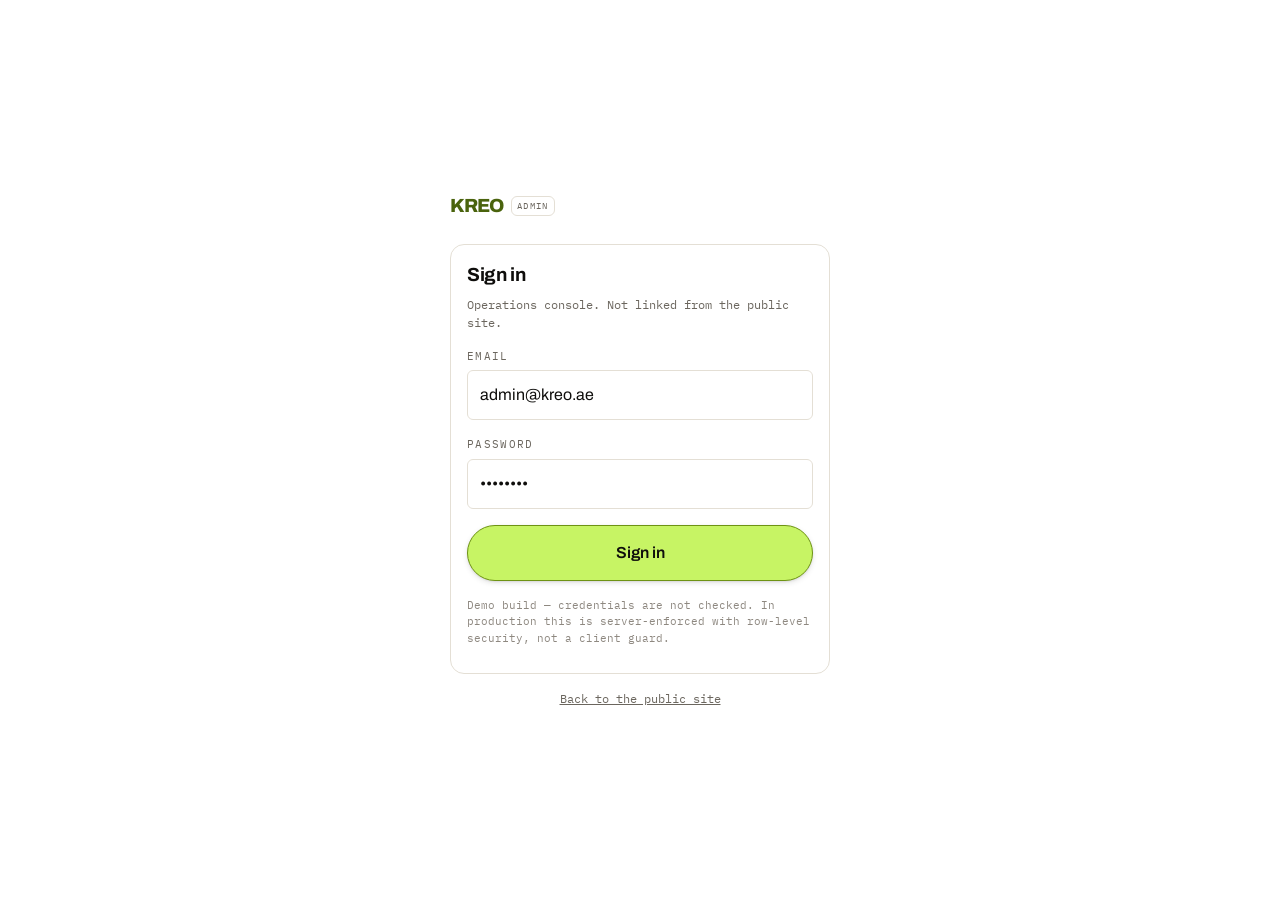
==== commit 53b94cdb: "Gate event submission behind Terms popup; sync DIFC/D3 hubs and white background to admin.html" ====
--- a/admin.html
+++ b/admin.html
@@ -5,7 +5,7 @@
 <meta name="viewport" content="width=device-width,initial-scale=1">
 <title>KREO Admin</title>
 <meta name="robots" content="noindex, nofollow">
-<meta name="theme-color" content="#FAF8F4">
+<meta name="theme-color" content="#FFFFFF">
 <link rel="preconnect" href="https://fonts.googleapis.com">
 <link rel="preconnect" href="https://fonts.gstatic.com" crossorigin>
 <link href="https://fonts.googleapis.com/css2?family=Archivo:wght@400;500;600;700;800;900&family=Manrope:wght@400;500;600;700;800&family=Inter:wght@400;500;600;700;800&family=IBM+Plex+Mono:wght@400;500&display=swap" rel="stylesheet">
@@ -17,7 +17,7 @@
    Orange is a signal colour: graphics and large type only.
    ============================================================ */
 :root{
-  --ink:#0F0E0C; --ink-2:#2A2723; --paper:#FAF8F4; --surface:#FFF;
+  --ink:#0F0E0C; --ink-2:#2A2723; --paper:#FFFFFF; --surface:#FFF;
   --line:#E4DFD5; --grey:#6B665E; --grey-2:#8E8880;
   /* Signal lime. Luminance .78 — it is a FILL, never text on light.
      --on-brand is the label colour that sits on a lime fill;
@@ -33,8 +33,8 @@
   --close-end:#D9F58C; --close-sub:#3F5F45;
   --trail-c:#6E9314;
 
-  --f-display:'Heading Now','Archivo',system-ui,sans-serif;
-  --f:'TT Norms Pro','Manrope','Inter',system-ui,-apple-system,sans-serif;
+  --f-display:'Archivo',system-ui,sans-serif;
+  --f:'Archivo',system-ui,-apple-system,sans-serif;
   --m:'IBM Plex Mono',ui-monospace,monospace;
 
   --t-2xs:11px; --t-xs:12px; --t-sm:14px; --t-base:16px;
@@ -51,7 +51,7 @@
   --btn-sh-h:0 2px 4px rgba(15,14,12,.10),0 8px 18px -4px rgba(15,14,12,.22);
   --btn-sh-a:0 1px 1px rgba(15,14,12,.14);
   --btn-sh-soft:0 1px 2px rgba(15,14,12,.06);
-  --scrim:rgba(250,248,244,.88);   /* sticky bars */
+  --scrim:rgba(255,255,255,.88);   /* sticky bars */
   --scrim-2:rgba(255,255,255,.94);
   --on-media:#FAF8F4;              /* text over photos — never flips */
   --ok-bg:#F2FAF6;
@@ -116,7 +116,7 @@
 
 /* --- buttons -------------------------------------------------- */
 .btn{display:inline-flex;align-items:center;justify-content:center;gap:var(--s2);
-  padding:11px var(--s4);border:1px solid transparent;border-radius:var(--r1);
+  padding:11px var(--s4);border:1px solid transparent;border-radius:var(--pill);
   font-size:var(--t-sm);font-weight:600;cursor:pointer;
   transition:transform .12s var(--ez),background-color .15s var(--ez),
              color .15s var(--ez),box-shadow .15s var(--ez)}
@@ -837,15 +837,18 @@
 const CMS = Object.assign(structuredClone(DEFAULT_CMS), Store.read(LS.cms,{}));
 const IMG='https://images.unsplash.com/';
 
-/* Typeface presets, identical to the public site. Heading Now
-   (Fontfabric) and TT Norms Pro (TypeType) are commercial: they are
-   named first in the stack so licensed files take over on drop-in,
-   and the free stand-ins render until then. */
 const FONTSETS = {
-  brand:   {label:'Heading Now + TT Norms', note:'Brand default \u2014 needs licence files',
-            display:"'Heading Now','Archivo',system-ui,sans-serif",
-            body:"'TT Norms Pro','Manrope','Inter',system-ui,sans-serif"},
-  archivo: {label:'Archivo + Manrope', note:'Closest free stand-in',
+  /* 'brand' is also the fallback key (see setFonts below) — it has
+     to resolve to genuinely-loaded, genuinely-free fonts, not a
+     licence that was never purchased. It used to name Heading Now
+     and TT Norms Pro, which never actually loaded; every page load
+     was silently overwriting the site's real default with the same
+     placeholder names via this fallback, which is the reason this
+     needed fixing here, not just in the base tokens. */
+  brand:   {label:'Archivo (default)', note:'Free, loaded on every page',
+            display:"'Archivo',system-ui,sans-serif",
+            body:"'Archivo',system-ui,sans-serif"},
+  archivo: {label:'Archivo + Manrope', note:'A softer body face alongside the same display',
             display:"'Archivo',system-ui,sans-serif",
             body:"'Manrope','Inter',system-ui,sans-serif"},
   inter:   {label:'Archivo + Inter', note:'Tighter, more neutral',
@@ -865,7 +868,8 @@
 }
 
 const HUBS=[['downtown','Downtown'],['silicon','Silicon Oasis'],['alquoz','Al Quoz'],
-  ['barsha','Barsha'],['alnahda','Al Nahda'],['ranches','Arabian Ranches']];
+  ['barsha','Barsha'],['alnahda','Al Nahda'],['ranches','Arabian Ranches'],
+  ['difc','DIFC'],['d3','Dubai Design District']];
 const CATS=['Workshops','Art','Cooking','Tech','Fitness','Business','Music','Kids & family'];
 
 const HOSTS=[
@@ -2239,9 +2243,9 @@
       '<span class="btn" data-v="primary" style="pointer-events:none">Discover More</span>'+
     '</div>',
     {sub:'Live preview',
-     foot:'<span class="meta">Heading Now and TT Norms Pro are commercial faces. '+
-          'They are first in the stack, so once you buy a web licence and drop the '+
-          '.woff2 files into /fonts they replace the stand-ins with no code change.</span>'});
+     foot:'<span class="meta">Archivo is free (SIL Open Font Licence, via Google Fonts) and used '+
+          'as the default everywhere. The other options are also free \u2014 this picker is about '+
+          'pairing, not licensing.</span>'});
   return fontCard + card('Brand colour',
       '<div class="swatch">'+
         '<input type="color" id="cm-color" value="'+CMS.brandColor+'">'+
@@ -2951,7 +2955,7 @@
     if(b){ b.innerHTML = v==='dark'?'&#9788;':'&#9789;';
       b.setAttribute('aria-pressed',String(v==='dark')); }
     const m=document.querySelector('meta[name=theme-color]');
-    if(m) m.setAttribute('content', v==='dark'?'#0D0C0B':'#FAF8F4');
+    if(m) m.setAttribute('content', v==='dark'?'#0D0C0B':'#FFFFFF');
   },
   init(){
     this.apply(this.read() || (matchMedia('(prefers-color-scheme: dark)').matches?'dark':'light'));
